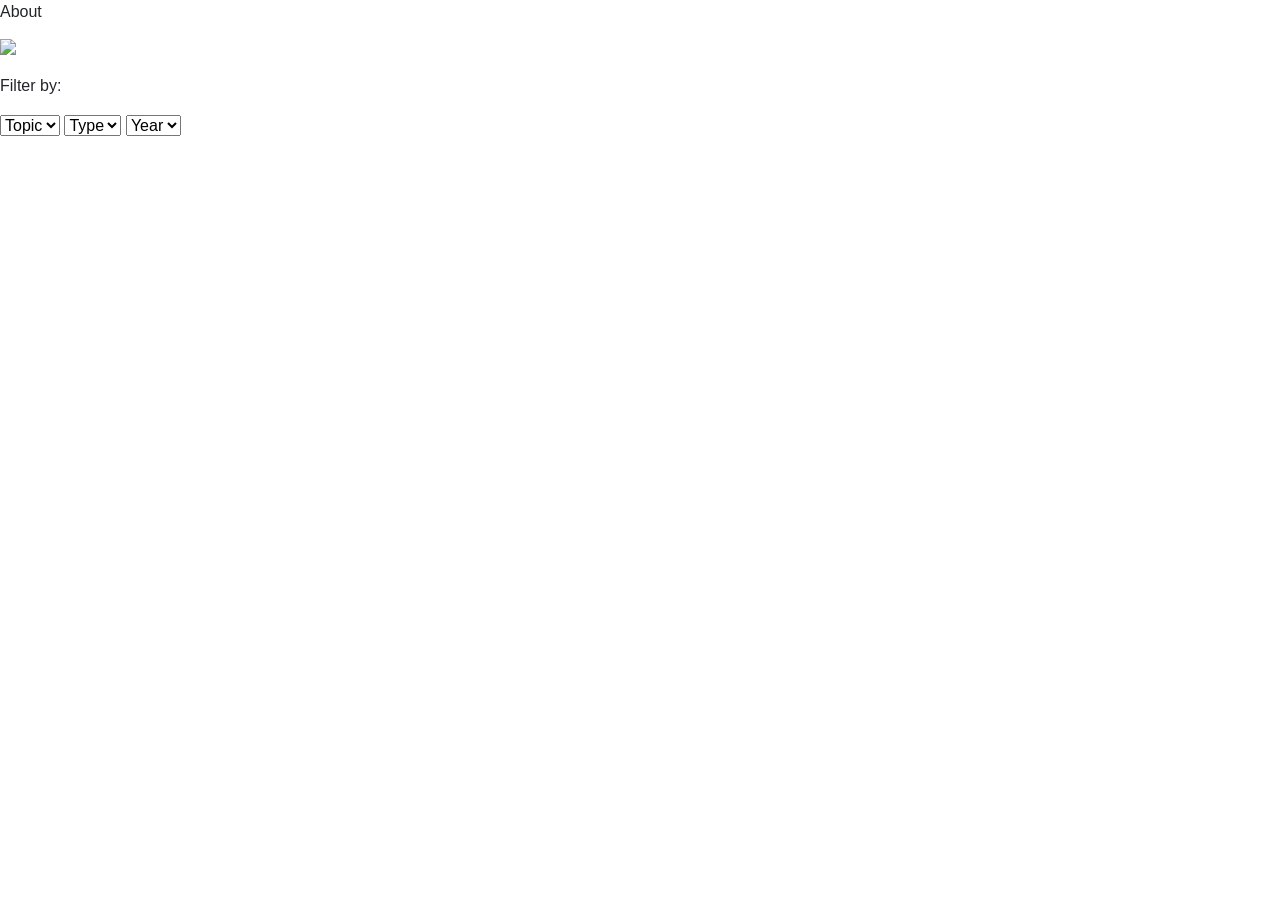
==== about.html @ c7e46a2d "Fix About page JS errors (seo.js + icons exports)" ====
<!DOCTYPE html>
<html lang="en">
<head>
	<!-- technical meta -->
	<meta charset="utf-8"/>
	<meta content="width=device-width, initial-scale=1.0" name="viewport"/>
	<!-- end - technical meta -->

	<!-- seo -->
	<title> Einav Peretz Andersson </title>
	<meta content="Einav Peretz Andersson - the economics of AI scholar" name="description"/>
	<meta content="keywords" content="Einav, Peretz Andersson, AI economics, Business-AI research" />
	<meta content="Teddy Lazebnik" name="author"/>
	<link href="/img/favicon.ico" rel="icon" type="image/x-icon"/>
	<!-- end - seo -->

	<!-- css -->
	<link rel="stylesheet" href="https://maxcdn.bootstrapcdn.com/font-awesome/4.4.0/css/font-awesome.min.css">
	<link crossorigin="anonymous" href="https://stackpath.bootstrapcdn.com/bootstrap/4.5.0/css/bootstrap.min.css" integrity="sha384-9aIt2nRpC12Uk9gS9baDl411NQApFmC26EwAOH8WgZl5MYYxFfc+NcPb1dKGj7Sk" rel="stylesheet"/>
	<link href="/css/main.css" rel="stylesheet">
	<link href="/css/descriptionTrim.css" rel="stylesheet">
	<link href="/css/course-page.css" rel="stylesheet">
	<link href="/css/tabs.css" rel="stylesheet">
	<link href="/css/about.css" rel="stylesheet">
	<!-- end - css -->
	
	<!-- Analytics -->
	<!-- Static meta fallback for crawlers that don't run JS -->
<link rel="canonical" href="https://einavperetzandersson.com/about.html">

<meta property="og:type" content="website">
<meta property="og:title" content="Einav Peretz Andersson">
<meta property="og:description" content="Researcher in Digital Transformation, Strategy Making and Implementation, AI and Organizational Decision Making, AI-driven Business Models and Socio-Economic Impacts, and Sustainable/Digital Health Innovation.">
<meta property="og:url" content="https://einavperetzandersson.com/about.html">

<meta name="twitter:card" content="summary">
<meta name="twitter:title" content="Einav Peretz Andersson">
<meta name="twitter:description" content="Researcher in Digital Transformation, Strategy Making and Implementation, AI and Organizational Decision Making, AI-driven Business Models and Socio-Economic Impacts, and Sustainable/Digital Health Innovation.">

<!-- SEO script -->
<!-- <script defer src="/js/seo.js"></script> -->

	
</head>
<body>
	<!-- header -->
	<header class="header" id="header">
	</header>
	<!-- end - header -->

	<!-- main content -->
	<main class="content" id="main_section">
		<div class="page-container">
			<!-- personal details section - start -->
			<div class="personal-row">
				<div class="w-100">
					<div class="personal-coloum" id="lecturer_title">
						<div class="page_title">About</div>
						<h1 id="lecturer_name"></h1>
						<h3 id="lecturer_position"></h3>
					</div>
					<div id="personal-data" class="personal-row-col space-between">
						<div id="contacts" class="w-100"></div>
						<div id="lecturer_location" class="">
							<table class="info-table" id="info-table">
								<tr>
									<th class="icon-cell" id="organization"></th>
									<th class="icon-cell" id="room"></th>
									<th class="icon-cell" id="hours"></th>
								</tr>
							</table>
						</div>
					</div>
					<div id="personal-data-mobile" class="personal-row-col space-between">
						<div id="info-icon" class="info-icon"></div>
						<div id="lecturer_location_mobile"></div>
						<div id="contacts-mobile"></div>
					</div>
				</div>
			</div>

			<div id="tabs" class="tabs"></div>
			<!-- about section -->
			<div class="body-section" id="about_section">
				<img class="personal-image" src="/img/personal_image.png"
					id="personal_image" />
				<p class="bio-text" id="bio_text"></p>
			</div>
			<!-- end - about section -->
			<!-- projects section -->
			<div class="body-section personal-row space-between" id="projects_section">
				<div id="topics">
					<ul id="topics_list"></ul>
				</div>
				<div id="projects_cards"></div>
			</div>
			<!-- end - projects section -->
			<!-- resources section -->
			<div class="body-section">
				<a id="filter-btn" id="filter-btn"></a>
				<p id="filter_by">Filter by:</p>
				<div class="resources-filters" id="resources_filters">
					<form>
						<div class="personal-row wrap">

							<select id="topic-filter" onfocus="this.selectedIndex=0;" class="minimal">
								<option>Topic</option>
							</select>


							<select id="type-filter" onfocus="this.selectedIndex=0;" class="minimal">
								<option>Type</option>
							</select>


							<select id="year-filter" onfocus="this.selectedIndex=0;" class="minimal">
								<option>Year</option>
							</select>
							<div><a id="reset-btn" id="reset-btn"></a></div>
						</div>
					</form>

				</div>
				<div id="resources_section"></div>
			</div>
			<!-- end - resources section -->
	</main>
	<!-- end - main content -->

	<!-- footer -->
	<footer class="footer" id="footer">
	</footer>
	<!-- end - footer -->

	<!-- js -->
	<script src="https://code.jquery.com/jquery-3.2.1.slim.min.js"
		integrity="sha384-KJ3o2DKtIkvYIK3UENzmM7KCkRr/rE9/Qpg6aAZGJwFDMVNA/GpGFF93hXpG5KkN"
		crossorigin="anonymous"></script>
	<script src="https://cdnjs.cloudflare.com/ajax/libs/popper.js/1.12.9/umd/popper.min.js"
		integrity="sha384-ApNbgh9B+Y1QKtv3Rn7W3mgPxhU9K/ScQsAP7hUibX39j7fakFPskvXusvfa0b4Q"
		crossorigin="anonymous"></script>
	<script src="https://maxcdn.bootstrapcdn.com/bootstrap/4.0.0/js/bootstrap.min.js"
		integrity="sha384-JZR6Spejh4U02d8jOt6vLEHfe/JQGiRRSQQxSfFWpi1MquVdAyjUar5+76PVCmYl"
		crossorigin="anonymous"></script>
	<script src="/js/main.js"> </script>
	
	<script src="/js/pages/about.js" type="module"> </script>
	<script>

	</script>
	<!-- end - js -->
</body>

</html>
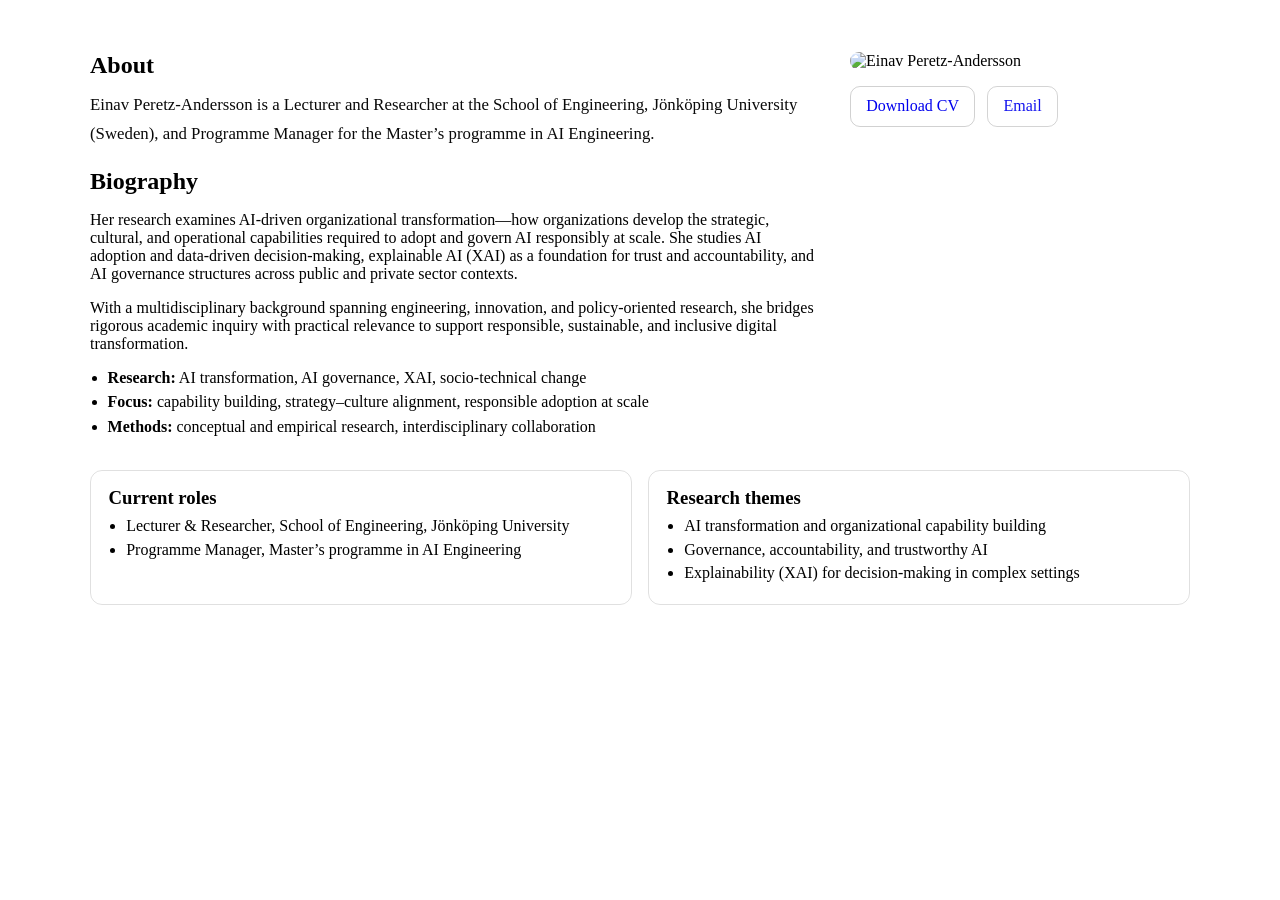
==== commit 8073f117: "message goes here" ====
--- a/about.html
+++ b/about.html
@@ -1,154 +1,104 @@
 <!DOCTYPE html>
 <html lang="en">
 <head>
-	<!-- technical meta -->
-	<meta charset="utf-8"/>
-	<meta content="width=device-width, initial-scale=1.0" name="viewport"/>
-	<!-- end - technical meta -->
+  <meta charset="UTF-8">
+  <meta name="viewport" content="width=device-width, initial-scale=1.0">
+  <title>About | Einav Peretz-Andersson</title>
 
-	<!-- seo -->
-	<title> Einav Peretz Andersson </title>
-	<meta content="Einav Peretz Andersson - the economics of AI scholar" name="description"/>
-	<meta content="keywords" content="Einav, Peretz Andersson, AI economics, Business-AI research" />
-	<meta content="Teddy Lazebnik" name="author"/>
-	<link href="/img/favicon.ico" rel="icon" type="image/x-icon"/>
-	<!-- end - seo -->
+  <!-- Global styles -->
+  <link rel="stylesheet" href="css/main.css">
 
-	<!-- css -->
-	<link rel="stylesheet" href="https://maxcdn.bootstrapcdn.com/font-awesome/4.4.0/css/font-awesome.min.css">
-	<link crossorigin="anonymous" href="https://stackpath.bootstrapcdn.com/bootstrap/4.5.0/css/bootstrap.min.css" integrity="sha384-9aIt2nRpC12Uk9gS9baDl411NQApFmC26EwAOH8WgZl5MYYxFfc+NcPb1dKGj7Sk" rel="stylesheet"/>
-	<link href="/css/main.css" rel="stylesheet">
-	<link href="/css/descriptionTrim.css" rel="stylesheet">
-	<link href="/css/course-page.css" rel="stylesheet">
-	<link href="/css/tabs.css" rel="stylesheet">
-	<link href="/css/about.css" rel="stylesheet">
-	<!-- end - css -->
-	
-	<!-- Analytics -->
-	<!-- Static meta fallback for crawlers that don't run JS -->
-<link rel="canonical" href="https://einavperetzandersson.com/about.html">
+  <!-- About page styles (must come after main.css) -->
+  <link rel="stylesheet" href="css/about.css">
+</head>
 
-<meta property="og:type" content="website">
-<meta property="og:title" content="Einav Peretz Andersson">
-<meta property="og:description" content="Researcher in Digital Transformation, Strategy Making and Implementation, AI and Organizational Decision Making, AI-driven Business Models and Socio-Economic Impacts, and Sustainable/Digital Health Innovation.">
-<meta property="og:url" content="https://einavperetzandersson.com/about.html">
+<body>
 
-<meta name="twitter:card" content="summary">
-<meta name="twitter:title" content="Einav Peretz Andersson">
-<meta name="twitter:description" content="Researcher in Digital Transformation, Strategy Making and Implementation, AI and Organizational Decision Making, AI-driven Business Models and Socio-Economic Impacts, and Sustainable/Digital Health Innovation.">
+  <main class="container about-page">
 
-<!-- SEO script -->
-<!-- <script defer src="/js/seo.js"></script> -->
+    <section class="about-hero">
 
-	
-</head>
-<body>
-	<!-- header -->
-	<header class="header" id="header">
-	</header>
-	<!-- end - header -->
+      <div class="about-hero__bio">
+        <h1 class="about-title">About</h1>
 
-	<!-- main content -->
-	<main class="content" id="main_section">
-		<div class="page-container">
-			<!-- personal details section - start -->
-			<div class="personal-row">
-				<div class="w-100">
-					<div class="personal-coloum" id="lecturer_title">
-						<div class="page_title">About</div>
-						<h1 id="lecturer_name"></h1>
-						<h3 id="lecturer_position"></h3>
-					</div>
-					<div id="personal-data" class="personal-row-col space-between">
-						<div id="contacts" class="w-100"></div>
-						<div id="lecturer_location" class="">
-							<table class="info-table" id="info-table">
-								<tr>
-									<th class="icon-cell" id="organization"></th>
-									<th class="icon-cell" id="room"></th>
-									<th class="icon-cell" id="hours"></th>
-								</tr>
-							</table>
-						</div>
-					</div>
-					<div id="personal-data-mobile" class="personal-row-col space-between">
-						<div id="info-icon" class="info-icon"></div>
-						<div id="lecturer_location_mobile"></div>
-						<div id="contacts-mobile"></div>
-					</div>
-				</div>
-			</div>
+        <p class="about-lead">
+          Einav Peretz-Andersson is a Lecturer and Researcher at the School of Engineering, 
+          Jönköping University (Sweden), and Programme Manager for the Master’s programme 
+          in AI Engineering.
+        </p>
 
-			<div id="tabs" class="tabs"></div>
-			<!-- about section -->
-			<div class="body-section" id="about_section">
-				<img class="personal-image" src="/img/personal_image.png"
-					id="personal_image" />
-				<p class="bio-text" id="bio_text"></p>
-			</div>
-			<!-- end - about section -->
-			<!-- projects section -->
-			<div class="body-section personal-row space-between" id="projects_section">
-				<div id="topics">
-					<ul id="topics_list"></ul>
-				</div>
-				<div id="projects_cards"></div>
-			</div>
-			<!-- end - projects section -->
-			<!-- resources section -->
-			<div class="body-section">
-				<a id="filter-btn" id="filter-btn"></a>
-				<p id="filter_by">Filter by:</p>
-				<div class="resources-filters" id="resources_filters">
-					<form>
-						<div class="personal-row wrap">
+        <h2 class="about-subtitle">Biography</h2>
 
-							<select id="topic-filter" onfocus="this.selectedIndex=0;" class="minimal">
-								<option>Topic</option>
-							</select>
+        <p>
+          Her research examines AI-driven organizational transformation—how organizations 
+          develop the strategic, cultural, and operational capabilities required to adopt 
+          and govern AI responsibly at scale. She studies AI adoption and data-driven 
+          decision-making, explainable AI (XAI) as a foundation for trust and accountability, 
+          and AI governance structures across public and private sector contexts.
+        </p>
 
+        <p>
+          With a multidisciplinary background spanning engineering, innovation, and 
+          policy-oriented research, she bridges rigorous academic inquiry with practical 
+          relevance to support responsible, sustainable, and inclusive digital transformation.
+        </p>
 
-							<select id="type-filter" onfocus="this.selectedIndex=0;" class="minimal">
-								<option>Type</option>
-							</select>
+        <ul class="about-bullets">
+          <li><strong>Research:</strong> AI transformation, AI governance, XAI, socio-technical change</li>
+          <li><strong>Focus:</strong> capability building, strategy–culture alignment, responsible adoption at scale</li>
+          <li><strong>Methods:</strong> conceptual and empirical research, interdisciplinary collaboration</li>
+        </ul>
+      </div>
 
+      <aside class="about-hero__side">
 
-							<select id="year-filter" onfocus="this.selectedIndex=0;" class="minimal">
-								<option>Year</option>
-							</select>
-							<div><a id="reset-btn" id="reset-btn"></a></div>
-						</div>
-					</form>
+        <!-- Correct image path (root folder) -->
+        <img class="about-photo" 
+             src="personal_image.png" 
+             alt="Einav Peretz-Andersson">
 
-				</div>
-				<div id="resources_section"></div>
-			</div>
-			<!-- end - resources section -->
-	</main>
-	<!-- end - main content -->
+        <div class="about-actions">
 
-	<!-- footer -->
-	<footer class="footer" id="footer">
-	</footer>
-	<!-- end - footer -->
+          <!-- Adjust CV path if needed -->
+          <a class="about-btn" 
+             href="CV_EPA.pdf" 
+             target="_blank">
+            Download CV
+          </a>
 
-	<!-- js -->
-	<script src="https://code.jquery.com/jquery-3.2.1.slim.min.js"
-		integrity="sha384-KJ3o2DKtIkvYIK3UENzmM7KCkRr/rE9/Qpg6aAZGJwFDMVNA/GpGFF93hXpG5KkN"
-		crossorigin="anonymous"></script>
-	<script src="https://cdnjs.cloudflare.com/ajax/libs/popper.js/1.12.9/umd/popper.min.js"
-		integrity="sha384-ApNbgh9B+Y1QKtv3Rn7W3mgPxhU9K/ScQsAP7hUibX39j7fakFPskvXusvfa0b4Q"
-		crossorigin="anonymous"></script>
-	<script src="https://maxcdn.bootstrapcdn.com/bootstrap/4.0.0/js/bootstrap.min.js"
-		integrity="sha384-JZR6Spejh4U02d8jOt6vLEHfe/JQGiRRSQQxSfFWpi1MquVdAyjUar5+76PVCmYl"
-		crossorigin="anonymous"></script>
-	<script src="/js/main.js"> </script>
-	
-	<script src="/js/pages/about.js" type="module"> </script>
-	<script>
+          <a class="about-btn about-btn--secondary" 
+             href="mailto:einav.peretz.andersson@ju.se">
+            Email
+          </a>
 
-	</script>
-	<!-- end - js -->
+        </div>
+
+      </aside>
+
+    </section>
+
+    <section class="about-sections">
+
+      <div class="about-card">
+        <h3>Current roles</h3>
+        <ul>
+          <li>Lecturer & Researcher, School of Engineering, Jönköping University</li>
+          <li>Programme Manager, Master’s programme in AI Engineering</li>
+        </ul>
+      </div>
+
+      <div class="about-card">
+        <h3>Research themes</h3>
+        <ul>
+          <li>AI transformation and organizational capability building</li>
+          <li>Governance, accountability, and trustworthy AI</li>
+          <li>Explainability (XAI) for decision-making in complex settings</li>
+        </ul>
+      </div>
+
+    </section>
+
+  </main>
+
 </body>
-
-</html>
+</html>
--- a/css/about.css
+++ b/css/about.css
@@ -0,0 +1,136 @@
+/* =========================================================
+   ABOUT.CSS (FINAL) – for the new About HTML layout
+   Works with:
+   <main class="container about-page"> ... </main>
+   ========================================================= */
+
+/* Page container */
+main.container.about-page{
+  max-width: 1100px;
+  margin: 0 auto;
+  padding: 1.25rem 1rem 2rem;
+}
+
+/* Titles + lead */
+main.container.about-page .about-title{
+  margin: 0 0 0.75rem 0;
+}
+
+main.container.about-page .about-lead{
+  margin: 0 0 1rem 0;
+  line-height: 1.7;
+  font-size: 1.05rem;
+  opacity: 0.96;
+}
+
+main.container.about-page .about-subtitle{
+  margin: 1.25rem 0 0.6rem 0;
+}
+
+/* =========================================================
+   HERO: Biography left, Photo + CV right
+   ========================================================= */
+main.container.about-page .about-hero{
+  display: flex;
+  align-items: flex-start;
+  justify-content: space-between;
+  gap: 2rem;
+  margin: 1.5rem 0 1.25rem 0;
+}
+
+main.container.about-page .about-hero__bio{
+  flex: 1 1 65%;
+  min-width: 280px;
+}
+
+main.container.about-page .about-hero__side{
+  flex: 0 0 340px;
+  max-width: 340px;
+}
+
+main.container.about-page .about-photo{
+  width: 100%;
+  height: auto;
+  display: block;
+  border-radius: 12px;
+}
+
+/* Buttons */
+main.container.about-page .about-actions{
+  display: flex;
+  gap: 0.75rem;
+  flex-wrap: wrap;
+  margin-top: 1rem;
+}
+
+main.container.about-page .about-btn{
+  display: inline-block;
+  padding: 0.65rem 0.95rem;
+  border-radius: 10px;
+  text-decoration: none;
+  border: 1px solid rgba(0,0,0,0.18);
+}
+
+main.container.about-page .about-btn--secondary{
+  opacity: 0.92;
+}
+
+/* Bullets (important: many themes remove bullets globally) */
+main.container.about-page .about-bullets{
+  margin: 1rem 0 0 1.1rem;
+  padding: 0;
+  list-style: disc;
+}
+
+main.container.about-page .about-bullets li{
+  margin: 0.4rem 0;
+}
+
+/* =========================================================
+   BELOW HERO: cards
+   ========================================================= */
+main.container.about-page .about-sections{
+  display: grid;
+  grid-template-columns: 1fr 1fr;
+  gap: 1rem;
+  margin-top: 1.75rem;
+}
+
+main.container.about-page .about-card{
+  border: 1px solid rgba(0,0,0,0.12);
+  border-radius: 12px;
+  padding: 1rem 1.1rem;
+}
+
+main.container.about-page .about-card h3{
+  margin-top: 0;
+  margin-bottom: 0.5rem;
+}
+
+main.container.about-page .about-card ul{
+  margin: 0.5rem 0 0 1.1rem;
+  padding: 0;
+  list-style: disc;
+}
+
+main.container.about-page .about-card li{
+  margin: 0.35rem 0;
+}
+
+/* =========================================================
+   MOBILE
+   ========================================================= */
+@media (max-width: 900px){
+  main.container.about-page .about-hero{
+    flex-direction: column;
+  }
+
+  main.container.about-page .about-hero__side{
+    max-width: 520px;
+    width: 100%;
+  }
+
+  main.container.about-page .about-sections{
+    grid-template-columns: 1fr;
+  }
+}
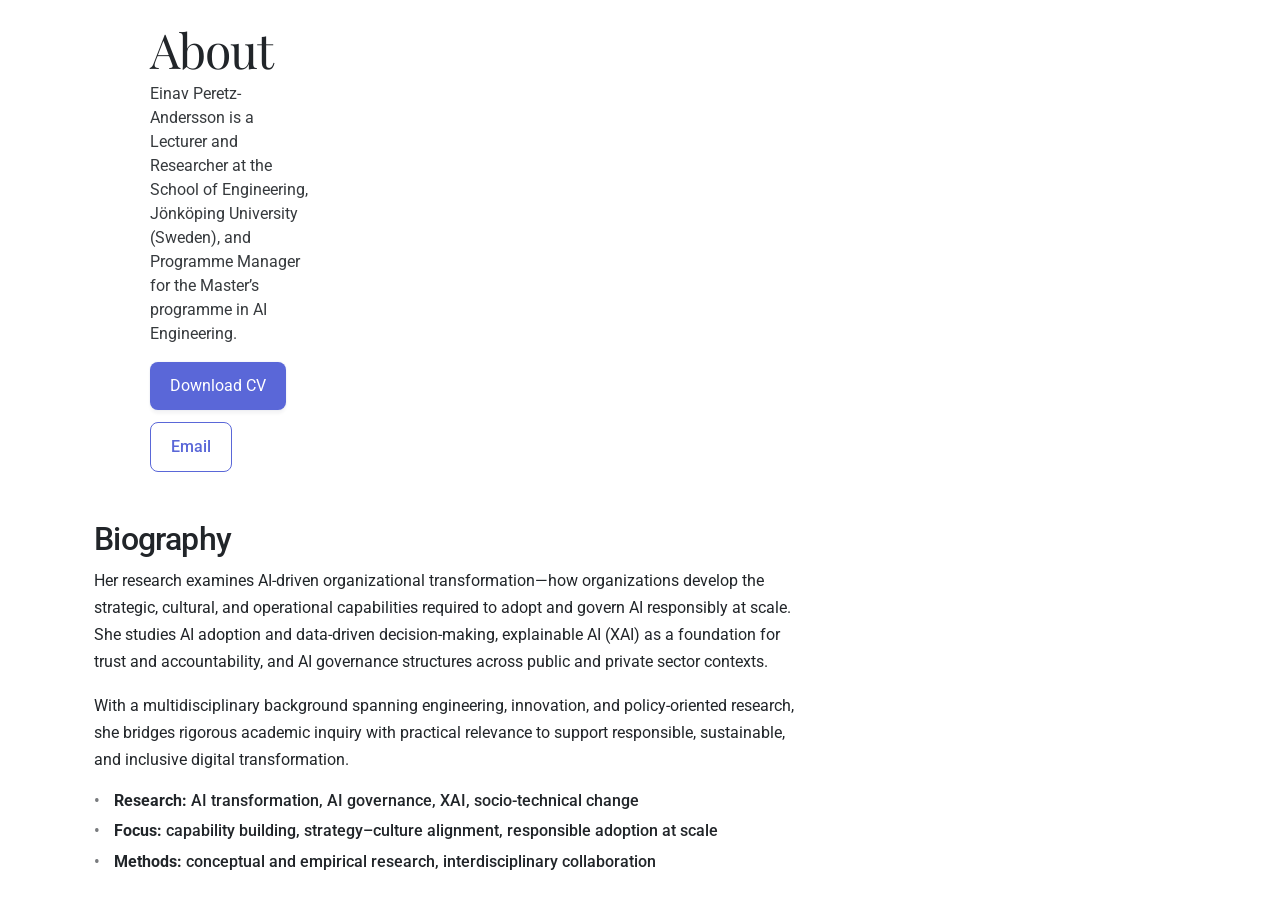
==== commit 862ca801: "Fix about page layout and footer" ====
--- a/about.html
+++ b/about.html
@@ -1,104 +1,114 @@
 <!DOCTYPE html>
 <html lang="en">
 <head>
-  <meta charset="UTF-8">
-  <meta name="viewport" content="width=device-width, initial-scale=1.0">
+  <!-- technical meta -->
+  <meta charset="utf-8"/>
+  <meta content="width=device-width, initial-scale=1.0" name="viewport"/>
+  <!-- end - technical meta -->
+
+  <!-- seo -->
   <title>About | Einav Peretz-Andersson</title>
+  <meta name="description" content="About Einav Peretz-Andersson"/>
+  <meta name="keywords" content="Einav, Peretz-Andersson, AI transformation, AI governance, XAI"/>
+  <meta name="author" content="Einav Peretz-Andersson"/>
+  <link href="/img/favicon.ico" rel="icon" type="image/x-icon"/>
+  <!-- end - seo -->
 
-  <!-- Global styles -->
-  <link rel="stylesheet" href="css/main.css">
+  <!-- css -->
+  <link rel="stylesheet" href="https://maxcdn.bootstrapcdn.com/font-awesome/4.4.0/css/font-awesome.min.css">
+  <link
+    crossorigin="anonymous"
+    href="https://stackpath.bootstrapcdn.com/bootstrap/4.5.0/css/bootstrap.min.css"
+    integrity="sha384-9aIt2nRpC12Uk9gS9baDl411NQApFmC26EwAOH8WgZl5MYYxFfc+NcPb1dKGj7Sk"
+    rel="stylesheet"
+  />
+  <link href="/css/main.css" rel="stylesheet">
+  <link href="/css/about.css" rel="stylesheet">
 
-  <!-- About page styles (must come after main.css) -->
-  <link rel="stylesheet" href="css/about.css">
+  <!-- end - css -->
 </head>
 
 <body>
+  <!-- header -->
+  <header class="header" id="header"></header>
+  <!-- end - header -->
 
-  <main class="container about-page">
+  <!-- main content -->
+  <main class="content" id="main_section">
+    <div class="container page-about">
 
-    <section class="about-hero">
+      <section class="about-hero">
+        <div class="about-hero__grid">
 
-      <div class="about-hero__bio">
-        <h1 class="about-title">About</h1>
+         
 
-        <p class="about-lead">
-          Einav Peretz-Andersson is a Lecturer and Researcher at the School of Engineering, 
-          Jönköping University (Sweden), and Programme Manager for the Master’s programme 
-          in AI Engineering.
-        </p>
+          <div class="about-hero__text">
+            <h1>About</h1>
 
-        <h2 class="about-subtitle">Biography</h2>
+            <p class="about-hero__subtitle">
+              Einav Peretz-Andersson is a Lecturer and Researcher at the School of Engineering,
+              Jönköping University (Sweden), and Programme Manager for the Master’s programme in AI Engineering.
+            </p>
+
+            <div class="about-hero__actions">
+              <a class="download-btn" href="/files/CV_EPA.pdf" target="_blank" rel="noopener">
+                Download CV
+              </a>
+              <a class="secondary-btn" href="mailto:einav.peretz.andersson@ju.se">
+                Email
+              </a>
+            </div>
+          </div>
+
+        </div>
+      </section>
+
+      <section class="prose">
+        <h2>Biography</h2>
 
         <p>
-          Her research examines AI-driven organizational transformation—how organizations 
-          develop the strategic, cultural, and operational capabilities required to adopt 
-          and govern AI responsibly at scale. She studies AI adoption and data-driven 
-          decision-making, explainable AI (XAI) as a foundation for trust and accountability, 
+          Her research examines AI-driven organizational transformation—how organizations develop the strategic,
+          cultural, and operational capabilities required to adopt and govern AI responsibly at scale. She studies
+          AI adoption and data-driven decision-making, explainable AI (XAI) as a foundation for trust and accountability,
           and AI governance structures across public and private sector contexts.
         </p>
 
         <p>
-          With a multidisciplinary background spanning engineering, innovation, and 
-          policy-oriented research, she bridges rigorous academic inquiry with practical 
-          relevance to support responsible, sustainable, and inclusive digital transformation.
+          With a multidisciplinary background spanning engineering, innovation, and policy-oriented research,
+          she bridges rigorous academic inquiry with practical relevance to support responsible, sustainable,
+          and inclusive digital transformation.
         </p>
 
-        <ul class="about-bullets">
+        <ul class="research-list">
           <li><strong>Research:</strong> AI transformation, AI governance, XAI, socio-technical change</li>
           <li><strong>Focus:</strong> capability building, strategy–culture alignment, responsible adoption at scale</li>
           <li><strong>Methods:</strong> conceptual and empirical research, interdisciplinary collaboration</li>
         </ul>
-      </div>
+      </section>
 
-      <aside class="about-hero__side">
+    </div>
+  </main>
+  <!-- end - main content -->
 
-        <!-- Correct image path (root folder) -->
-        <img class="about-photo" 
-             src="personal_image.png" 
-             alt="Einav Peretz-Andersson">
+  <!-- footer -->
+  <footer class="footer" id="footer"></footer>
+  <!-- end - footer -->
 
-        <div class="about-actions">
+  <!-- js -->
+  <script src="https://code.jquery.com/jquery-3.5.1.slim.min.js"
+          integrity="sha384-DfXdz2htPH0lsSSs5nCTpuj/zy4C+OGpamoFVy38MVBnE+IbbVYUew+OrCXaRkfj"
+          crossorigin="anonymous"></script>
 
-          <!-- Adjust CV path if needed -->
-          <a class="about-btn" 
-             href="CV_EPA.pdf" 
-             target="_blank">
-            Download CV
-          </a>
+  <script src="https://cdn.jsdelivr.net/npm/popper.js@1.16.1/dist/umd/popper.min.js"
+          integrity="sha384-9/reFTGAW83EW2RDu2S0VKaIzap3H66lZH81PoYlFhbGU+6BZp6G7niu735Sk7lN"
+          crossorigin="anonymous"></script>
 
-          <a class="about-btn about-btn--secondary" 
-             href="mailto:einav.peretz.andersson@ju.se">
-            Email
-          </a>
+  <script src="https://stackpath.bootstrapcdn.com/bootstrap/4.5.0/js/bootstrap.min.js"
+          integrity="sha384-OgVRvuATP1z7JjHLkuOU7Xw704+h835Lr+6QL9UvYjZE3Ipu6Tp75j7Bh/kR0JKI"
+          crossorigin="anonymous"></script>
 
-        </div>
-
-      </aside>
-
-    </section>
-
-    <section class="about-sections">
-
-      <div class="about-card">
-        <h3>Current roles</h3>
-        <ul>
-          <li>Lecturer & Researcher, School of Engineering, Jönköping University</li>
-          <li>Programme Manager, Master’s programme in AI Engineering</li>
-        </ul>
-      </div>
-
-      <div class="about-card">
-        <h3>Research themes</h3>
-        <ul>
-          <li>AI transformation and organizational capability building</li>
-          <li>Governance, accountability, and trustworthy AI</li>
-          <li>Explainability (XAI) for decision-making in complex settings</li>
-        </ul>
-      </div>
-
-    </section>
-
-  </main>
-
+  <!-- KEY: inject header/footer -->
+  <script src="/js/main.js"></script>
+  <!-- end - js -->
 </body>
 </html>
--- a/css/main.css
+++ b/css/main.css
@@ -0,0 +1,3458 @@
+
+/* import fonts */
+@import url('https://fonts.googleapis.com/css?family=Noto+Serif:400,400italic,700|Open+Sans:400,600,700|Roboto:100,200,300,400,500,600,700|Playfair+Display:100,200,300,400,500,600,700&display=swap');
+/* end - import fonts */
+
+/* screen header - content - footer */
+
+html, body {
+  height: 100%;
+}
+
+body {
+	font-family: Roboto;
+    font-size: 16px;
+    font-weight: 500;
+	display: flex;
+	flex-direction: column;
+}
+
+.content {
+  flex: 1 0 auto;
+}
+
+.content p {
+	font-size: 1rem;
+	font-weight: 400;
+}
+
+.content .top_p{
+	font-size: 1rem;
+	font-weight: 400;
+}
+
+.footer{
+  flex-shrink: 0;
+}
+
+/* screen header - content - footer */
+
+/* flex box code */
+
+* {
+    box-sizing: border-box;
+    padding: 0;
+    margin: 0;
+}
+
+.start{
+	justify-content: start;
+	align-items: center;
+	display: flex;
+}
+
+.end{
+	justify-content: end;
+	align-items: center;
+	display: flex;
+}
+
+a:hover {
+    text-decoration: underline;
+}
+
+/* end - flex box code */
+
+/* flex footer */
+
+footer {
+    color: white;
+	padding-bottom: 20px;
+}
+
+footer a:hover{
+	text-decoration: underline;
+}
+
+footer h1{
+	font-family: Roboto;
+	font-style: normal;
+	font-weight: 500;
+	font-size: 24px;
+	line-height: 28px;
+
+	/* #F7FAFC */
+
+	color: #F7FAFC;
+}
+
+footer h2{
+	font-family: Roboto !important;
+	font-style: normal !important;
+	font-weight: bold !important;
+	font-size: 18px !important;
+	line-height: 21px !important;
+	color: #F7FAFC !important;
+	padding-top: 0.25rem !important;
+}
+
+.footer-description{
+	font-family: Roboto !important;
+	font-style: normal !important;
+	font-weight: normal !important;
+	font-size: 16px !important;
+	line-height: 150% !important;
+	text-align: justify !important;
+	color: #F7FAFC !important;
+	padding-top: 0.5rem !important;
+}
+
+.footer-container{
+	padding-top: 40px;
+	max-width: 100%;
+    background-color: #434190;
+}
+
+.footer-section {
+	max-width: 80%;
+	margin-left: auto;
+	margin-right: auto;
+	margin-top: 20px;
+	width: 100%;
+	display: flex;
+	flex-direction: column;
+}
+
+.footer-section p{
+	padding-top: 40px;
+    color: #EBF4FF !important;
+	font-size: 16px;
+}
+
+.year-logo{
+	font-family: Roboto;
+	font-style: normal;
+	font-weight: normal;
+	font-size: 14px;
+	line-height: 20px;
+	text-align: center;
+}
+
+.year-logo span{
+	color: #434190;
+}
+
+.year-logo a {
+	color: #5A67D8;
+}
+
+.footer-bottom-links {
+	display: flex;
+	flex-direction: row;
+}
+
+.footer-menu{
+	display: flex;
+	flex-direction: column;
+	margin-bottom: 20px;
+	margin-right: 80px;
+}
+
+.footer-menu-title{
+	font-family: Roboto;
+	font-weight: 500;
+	font-size: 1.25rem;
+	line-height: 21px;
+	text-decoration: underline !important;
+	color: #F7FAFC !important;
+	margin-bottom: 40px;
+}
+
+.footer-menu-item-header{
+	font-family: Roboto;
+	font-weight: bold;
+	color: #EBF4FF !important;
+	font-size: 16px;
+	line-height: 140%;
+	margin-bottom: 12px;
+}
+
+.footer-menu-item{
+	font-family: Roboto;
+	font-style: normal;
+	font-weight: 400;
+	font-size: 1rem;
+	line-height: 21px;
+	text-decoration: underline !important;
+	color: #F7FAFC;
+	margin-bottom: 24px;
+	display: flex;
+}
+
+.footer-menu-item:hover{
+	font-weight: 500;
+	color: #F7FAFC;
+}
+
+.footer-info-item{
+	margin-top: 10px;
+	color: #EBF4FF !important;
+	font-size: 18px;
+	margin-right: 40px;
+}
+
+.footer-info-item svg{
+	color: #63B3ED;
+	margin-right: 12px;
+}
+
+.footer-border{
+	border-bottom: 1px solid  #4A5568;
+	margin-bottom: 22px;
+}
+
+.footer-social-item{
+	margin-right: 16px;
+}
+
+.footer-social-icons{
+	margin-right: 16px;
+	margin-top: 8px;
+}
+
+.footer-details-icons{
+	align-items: center !important;
+	margin-bottom: 20px;
+	display: inline;
+}
+
+.footer-social{
+	margin-bottom: 40px;
+}
+
+.footer-details-icons img{
+	margin-right: 16px;
+	width: 32px;
+	height: 32px;
+	min-width: 32px;
+	min-height: 32px;
+	max-width: 32px;
+	max-height: 32px;
+}
+
+.footer-details-icons p{
+	padding-top: 0px;
+	margin-bottom: 0px;
+	padding-bottom: 0px;
+	font-family: Roboto;
+	font-weight: bold;
+	font-size: 16px;
+	line-height: 19px;
+}
+
+.footer-find-me-mail-and-phone {
+	display: none;
+}
+
+.alert {
+	z-index: -999999;
+	position: fixed;
+	top: 50px;
+	right: 0;
+	width: 80%;
+	min-height: 60px;
+	padding: 20px;
+	margin: 1% auto;
+	left: 0;
+	right: 0;
+	background-color: #5A67D8;
+	color: white;
+	opacity: 0;
+	transition: opacity 0.6s;
+	margin-bottom: 15px;
+	box-shadow: 0px 8px 15px rgba(45, 55, 72, 0.15), 0px 0px 2px rgba(127, 156, 245, 0.16);
+	border-radius: 5px;
+}
+
+.alert.success {background-color: #4CAF50;}
+.alert.info {background-color: #2196F3;}
+.alert.warning {background-color: #ff9800;}
+
+/* The close button */
+.closebtn {
+  margin-left: 15px;
+  color: white;
+  font-weight: bold;
+  float: right;
+  font-size: 22px;
+  line-height: 20px;
+  cursor: pointer;
+  transition: 0.3s;
+}
+
+/* When moving the mouse over the close button */
+.closebtn:hover {
+  color: black;
+}
+
+.brand-footer{
+	text-align: center;
+    margin-right: auto;
+    margin-left: auto;
+	margin-bottom: 32px;
+}
+
+.brand-footer a{
+	font-family: Roboto;
+	font-size: 16px;
+	line-height: 140.62%;
+	color: #434190;
+}
+
+.brand-footer a:hover{
+	color: black;
+	text-decoration: none;
+}
+
+.brand-footer img{
+	max-width: 120px;
+}
+
+@media only screen and (max-width: 850px) {
+
+  .footer-border{
+    flex-direction: column !important;
+  }
+
+  .footer-menu{
+	  max-width: 100% !important;
+  }
+
+  footer h1{
+	  padding-right: 0px;
+	  width: 100%;
+  }
+
+  .footer-info-item  {
+    display: none;
+  }
+
+	.main-footer-menu{
+		width: 100%;
+	}
+}
+
+@media only screen and (max-width: 430px) {
+
+	#footer-menu-row{
+		flex-wrap: wrap !important;
+	}
+
+	.footer-bottom-links {
+		flex-direction: column;
+	}
+
+	.footer-details-icons {
+		display: none !important;
+	}
+
+	.footer-find-me-mail-and-phone {
+		display: inline;
+	}
+
+	.footer-menu-title {
+		margin-bottom: 26px;
+		color: #C3DAFE !important;
+	}
+
+	.footer-menu-item {
+		display: none;
+	}
+
+}
+
+/*** main content pages section ***/
+
+/* header menu */
+
+.navbar{
+	padding-top: 10px;
+	padding-bottom: 10px;
+	align-items: center;
+	min-height: 80px;
+	background: #1A202C !important;
+}
+
+.navbar .spacer{
+	width: 5%;
+}
+
+.logo{
+	color: white;
+	font-family: Roboto;
+	font-weight: bold;
+	font-size: 24px;
+	line-height: 28px;
+	padding-right: 45px;
+}
+
+.nav-link{
+	font-family: Roboto;
+	font-size: 16px;
+	color: #FFFFFF;
+	line-height: 19px;
+	cursor: pointer;
+}
+
+.nav-link:hover{
+	color: #667EEA;
+}
+
+.nav-link i{
+	margin-left: 5px;
+}
+
+.navbar .menu-main-link{
+	padding-right: 24px;
+}
+
+.navbar .menu-second-level {
+	overflow: auto;
+	max-height: 0px;
+	opacity: 0;
+	transition: max-height 0.5s ease-in-out, opacity 0.2s ease-in-out;
+	-webkit-transition: max-height 0.5s ease-in-out, opacity 0.2s ease-in-out;
+	-moz-transition: max-height 0.5s ease-in-out, opacity 0.2s ease-in-out;
+	-o-transition: max-height 0.5s ease-in-out, opacity 0.2s ease-in-out;
+}
+
+.navbar .menu-second-level-list {
+	background-color: #1A202C;
+	position: absolute;
+	top: 55px;
+	z-index: 1;
+}
+
+.navbar .menu-second-level-list-item {
+	list-style: none;
+	padding: 1rem;
+}
+
+.navbar .menu-second-level-list-item a {
+	color: white;
+	text-decoration: none;
+}
+
+.navbar .menu-second-level-list-item a:hover {
+	color: #667EEA;
+}
+
+.navbar .flex-1 {
+    flex: 1;
+    flex-basis: 100%;
+}
+
+.search-menu-btn{
+	background: white;
+}
+
+#header-search-btn:hover{
+	background: white;
+	color: #6c757d;
+}
+
+.mobile-menu{
+	overflow: auto;
+	position: fixed;
+	height: 100%;
+	margin-left: -320px;
+	transition: margin-left 0.4s ease-out;
+	background: white;
+	width: 300px;
+	z-index: 99999;
+	padding: 40px 22px;
+	box-shadow: 8px 0px 15px rgba(45, 55, 72, 0.15), 2px 0px 6px rgba(127, 156, 245, 0.35);
+}
+
+.mobile-menu-bg{
+	position: fixed;
+	height: 100%;
+	margin-left: 100%;
+	background: white;
+	width: 100%;
+	z-index: 99990;
+	opacity: 0.35;
+}
+
+.input-group-mobile{
+	margin-bottom: 20px;
+}
+
+.mobile-menu h2{
+	font-size: 16px;
+	font-family: Roboto;
+	font-style: normal;
+	font-weight: bold;
+	line-height: 150%;
+	color: #1A202C;
+	margin-bottom: 40px;
+}
+
+.mobile-menu input{
+	border: 0px !important;
+	border-bottom: 1px solid #A0AEC0 !important;
+}
+
+.mobile-menu button{
+	border: 0px !important;
+	border-bottom: 1px solid #A0AEC0 !important;
+}
+
+.mobile-menu-link{
+	font-family: Roboto;
+	font-style: normal;
+	font-weight: normal;
+	font-size: 16px;
+	line-height: 150%;
+	width: 100%;
+	margin-bottom: 30px;
+	cursor: pointer;
+}
+
+.mobile-menu-link-home{
+	font-family: Roboto;
+	font-style: normal;
+	font-weight: normal;
+	font-size: 16px;
+	line-height: 150%;
+	width: 100%;
+	margin-bottom: 30px;
+	cursor: pointer;
+}
+
+
+.mobile-menu-link i{
+	float: right;
+}
+
+.mobile-menu-second-level{
+	overflow: hidden;
+	display: block;
+	padding-top: 4px;
+	max-height: 0px;
+	opacity: 0;
+	transition: max-height 0.2s ease-in-out, opacity 0.5s ease-in-out;
+	-webkit-transition: max-height 0.2s ease-in-out, opacity 0.5s ease-in-out;
+	-moz-transition: max-height 0.2s ease-in-out, opacity 0.5s ease-in-out;
+	-o-transition: max-height 0.2s ease-in-out, opacity 0.5s ease-in-out;
+}
+
+.mobile-menu-link-more{
+	font-family: Roboto;
+	font-style: normal;
+	font-weight: normal;
+	font-size: 16px;
+	line-height: 150%;
+	width: 100%;
+	margin-bottom: 30px;
+	cursor: pointer;
+}
+
+.collapsible {
+
+}
+
+.active > i {
+	transform: rotate(180deg);
+}
+
+.mobile-menu-list-item {
+	padding-top: 10px;
+	padding-bottom: 10px;
+}
+
+@media only screen and (max-width: 850px) {
+	.navbar-collapse{
+		visibility: hidden;
+	}
+
+	.hamburger{
+		display: inline-block !important;
+	}
+
+	.mobile-menu-link{
+		color: #1A202C;
+	}
+
+	.mobile-menu-link{
+	font-family: Roboto;
+	font-style: normal;
+	font-weight: normal;
+	font-size: 16px;
+	line-height: 150%;
+	width: 100%;
+	margin-bottom: 30px;
+	cursor: pointer;
+}
+
+	
+}
+
+@media only screen and (max-width: 430px) {
+	.mobile-menu-link-home{
+		color: #5A67D8;
+	}
+
+	.mobile-menu-link{
+	font-family: Roboto;
+	font-style: normal;
+	font-weight: normal;
+	font-size: 16px;
+	line-height: 150%;
+	width: 100%;
+	margin-bottom: 30px;
+	cursor: pointer;
+}
+}
+
+/*** elements ***/
+
+/* for all pages */
+.breadcrumb-page{
+	background-color: transparent;
+	padding: 0px;
+	margin-top: 35px;
+	margin-bottom: 35px;
+}
+.breadcrumb-page li {
+  display: inline;
+  font-family: Roboto, sans-serif;
+  font-style: normal;
+  font-weight: 400;
+  font-size: 16px;
+  line-height: 1.5;
+  color: #5A67D8;
+}
+
+
+.breadcrumb-page li+li:before{
+	padding: 8px;
+	color: #5A67D8;
+	content: ">";
+}
+
+.breadcrumb-page li a {
+	text-decoration: none;
+}
+
+.breadcrumb-page li a:hover {
+	text-decoration: underline;
+}
+
+.main-header-page h1{
+	font-family: Playfair Display;
+	font-style: normal;
+	font-weight: normal;
+	font-size: 48px;
+	line-height: 64px;
+}
+.main-header-page p{
+	font-family: Roboto;
+	font-style: normal;
+	font-weight: normal;
+	font-size: 20px;
+	line-height: 150%;
+}
+
+.main-body-page h3{
+	font-family: Playfair Display;
+	font-style: normal;
+	font-weight: bold;
+	font-size: 24px;
+	line-height: 32px;
+	display: flex;
+	align-items: center;
+	letter-spacing: 0.04em;
+}
+
+.main-body-page h2{
+	font-family: Roboto;
+	font-style: normal;
+	font-weight: bold;
+	font-size: 20px;
+	line-height: 23px;
+	letter-spacing: 0.04em;
+}
+
+.main-body-page p{
+	font-family: Roboto;
+	font-style: normal;
+	font-weight: normal;
+	font-size: 18px;
+	line-height: 25px;
+}
+
+.main-dot{
+	position: static;
+	width: 8px;
+	height: 8px;
+	background: #C4C4C4;
+	flex: none;
+	order: 0;
+	align-self: center;
+	flex-grow: 0;
+	margin: 24px 0px;
+}
+
+/* Reset Select */
+select {
+  -webkit-appearance: none;
+  -moz-appearance: none;
+  -ms-appearance: none;
+  appearance: none;
+  outline: 0;
+  box-shadow: none;
+  border: 0 !important;
+  background: #2c3e50;
+  background-image: none;
+}
+
+.select-wrapper {
+	position: relative;
+}
+
+.select-wrapper:after {
+	font-family: FontAwesome;
+  	font-size: 28px;
+  	position: absolute;
+  	top: 4px;
+  	right: 20px;
+  	color: #434B67;
+  	pointer-events: none;
+}
+
+@media (max-width: 600px) {
+  /* .select-wrapper:after {
+    content: '';
+    pointer-events: none;
+  } */
+}
+
+@media only screen and (max-width: 430px) {
+	.download-btn{
+		height: 49px;
+		width: 210px;
+		padding: 14px 22px;
+		font-size: 10px;
+	}
+
+	.read-online-btn{
+		height: 49px;
+		width: 210px;
+		padding: 16px 15px;
+	}
+	
+}
+
+/* Remove IE arrow */
+select::-ms-expand {
+  display: none;
+}
+
+.example-search-input{
+	min-width: 320px !important;
+}
+
+.download-btn{
+	font-family: Roboto;
+	background: #5A67D8;
+	border-radius: 8px;
+	color: white !important;
+	font-size: 16px;
+	font-style: normal;
+	font-weight: normal;
+	line-height: 150%;
+	padding: 12px 20px;
+	text-decoration: none !important;
+	display: flex;
+	flex-direction: column;
+	align-items: center;
+	box-shadow: 0px 4px 3px rgba(26, 32, 44, 0.04), 0px 0px 2px #E2E8F0;
+}
+
+.read-online-btn{
+	font-family: Roboto;
+	font-size: 16px;
+	font-style: normal;
+	font-weight: normal;
+	line-height: 21px;
+	display: flex;
+	flex-direction: column;
+	align-items: center;
+	padding: 14px 22px;
+	background: #FFFFFF;
+	border: 2px solid #5A67D8;
+	box-sizing: border-box;
+	border-radius: 8px;
+	color: #5A67D8 !important;
+}
+
+.download-btn svg{
+	margin-left: 10px;
+}
+
+.download-btn:hover{
+	background: #667EEA;
+
+}
+
+.download-btn:active{
+	background: #5A67D8;
+	color: #434190 !important;
+}
+
+.see-page-btn{
+	display: flex;
+	flex-direction: column;
+	align-items: flex-start;
+	padding: 14px 22px;
+	position: static;
+	left: 0%;
+	right: -1.46%;
+	top: 0%;
+	bottom: 0%;
+	background: #FFFFFF;
+	border: 2px solid #5A67D8;
+	box-sizing: border-box;
+	border-radius: 8px;
+	flex: none;
+	order: 0;
+	align-self: flex-start;
+	flex-grow: 0;
+	margin: 0px 0px;
+
+}
+.see-page-text{
+	position: static;
+	left: 13.92%;
+	right: 13.92%;
+	top: 28.57%;
+	bottom: 28.57%;
+	font-family: Roboto;
+	font-style: normal;
+	font-weight: normal;
+	font-size: 18px;
+	line-height: 21px;
+	display: flex;
+	align-items: center;
+	text-align: center;
+	letter-spacing: 0.025em;
+	color: #5A67D8;
+	flex: none;
+	order: 0;
+	align-self: center;
+	flex-grow: 0;
+	margin: 0px 10px;
+}
+
+.link-btn{
+	font-family: Roboto;
+	background: #E2E8F0;
+	border-radius: 4px;
+	color: #4A5568 !important;
+	font-size: 16px;
+	line-height: 150%;
+	padding: 4px 18px;
+    text-decoration: none !important;
+}
+
+.link-btn svg{
+	margin-right: 10px;
+}
+
+.link-btn:hover{
+	background: #F7FAFC;
+}
+
+.cite-btn{
+	font-family: Roboto;
+	font-size: 1rem;
+	font-weight: 400;
+	line-height: 150%;
+	padding: 4px 18px;
+	text-decoration: none !important;
+	color: #5A67D8 !important;
+	float: right;
+	width: 10%;
+	min-width: 90px;
+}
+
+.cite-btn svg{
+	position: relative;
+	bottom: 1px;
+	margin-right: 6px;
+}
+
+.cite-btn:hover{
+	text-decoration: underline  !important;
+}
+
+.link-btn:active{
+	background: #E2E8F0;
+	color: #A0AEC0 !important;
+}
+
+.secondary-btn{
+  font-family: Roboto;
+	background: #fff;
+	border-radius: 8px;
+  border: 1px solid #5A67D8;
+	color: #5A67D8 !important;
+	font-size: 16px;
+	line-height: 150%;
+	padding: 12px 20px;
+  text-decoration: none !important;
+  /* width: 100%;
+  max-width: 130px; */
+  display: flex;
+  flex-direction: column;
+}
+
+.secondary-btn:hover{
+	background: #5A67D8;
+	color: #fff !important;
+}
+
+/* carosel */
+
+.carousel {
+	width: 100%;
+	min-height: 75px;
+}
+
+.carousel-cell {
+  width: 100%;
+  height: 100%;
+  margin-right: 10px;
+  counter-increment: gallery-cell;
+}
+
+.flickity-prev-next-button{
+	background-color: transparent !important;
+	border: 2px solid black;
+	width: 24px;
+	height: 24px;
+}
+
+.flickity-prev-next-button:hover{
+	background-color: transparent !important;
+	border: 3px solid black;
+}
+
+flickity-prev-next-button:disabled,
+flickity-prev-next-button[disabled]{
+	border: 2px solid #C3DAFE !important;
+}
+
+.flickity-page-dots {
+	display: none;
+}
+
+.update-message a{
+	color: black;
+	text-decoration: underline;
+	font-weight: bold;
+}
+
+
+/* end - carosel */
+
+/*** end - elements ***/
+
+
+/* end - main content pages section */
+
+/* index page */
+
+#lecture_position {
+	font-weight: 400;
+	font-style: normal;
+	font-size: 2rem;
+}
+
+#research_intrests_header {
+	margin-top: 5rem;
+}
+
+.updates-container{
+	width: 100%;
+	background-color: #FFEEC3;
+	min-height: 100px;
+	position: relative;
+	transition: all 0.5s ease;
+}
+
+.close-updates-btn {
+	position: absolute;
+	width: 1.25rem;
+	height: 1rem;
+	right: 1rem;
+	top: 1rem;
+	cursor: pointer;
+}
+
+.closed-section {
+	min-height: 0;
+}
+
+.closed-section * {
+	display: none;
+}
+
+.close-updates-btn svg {
+	position: absolute;
+	width: 100%;
+	height: auto;
+}
+
+.updates-section {
+	margin-left: auto;
+	margin-right: auto;
+	padding-top: 20px;
+	padding-left: 3.5rem;
+	padding-right: 3.5rem;
+	width: 100%;
+	flex-direction: column;
+	align-items: center;
+	justify-content: center;
+}
+
+.updates-section-panels {
+	width: 100%;
+	display: flex;
+	flex-direction: row;
+	flex-wrap: nowrap;
+	align-items: stretch;
+	margin-bottom: 40px;
+}
+
+.updates-section h2{
+	font-family: Playfair Display;
+	color: #1A202C;
+	font-size: 24px;
+	margin-bottom: 28px;
+	letter-spacing: 0.04em;
+}
+
+.update-panel{
+	display: flex;
+	flex-direction: row;
+	flex-wrap: nowrap;
+	align-content: flex-start;
+	width: 100%;
+	text-align: center;
+}
+
+.update-text{
+	font-family: Roboto;
+	font-weight: 400;
+	font-size: 14px;
+	text-align: left;
+	line-height: 140%;
+	width: 90%;
+	color: #000000;
+	margin: auto;
+	padding-right: 1.5rem;
+	padding-left: 1.5rem;
+}
+
+#update-link {
+	color: #2D3748;
+	text-decoration: underline;
+	cursor: pointer;
+}
+
+.update-date {
+	text-decoration: underline;
+}
+
+.personal-container{
+	padding-top: 40px;
+	padding-bottom: 5rem;
+	width: 100%;
+	background-color: white;
+	box-shadow: 0px 3px 4px rgba(0, 0, 0, 0.15);
+	padding-left: 16px;
+	padding-right: 16px;
+}
+
+.personal-section{
+	max-width: 1080px;
+	margin-left: auto;
+	margin-right: auto;
+	padding-top: 40px;
+	width: 100%;
+	display: flex;
+	flex-direction: column;
+}
+
+.personal-row{
+	display: flex;
+	flex-direction: row;
+	flex-wrap: nowrap;
+	align-items: stretch;
+	align-content: flex-start;
+}
+
+.lecturer-info{
+	display: flex;
+	flex-direction: row;
+}
+
+.addresses-info{
+	display: flex;
+	flex-direction: column;
+}
+
+.personal-coloum {
+	display: flex;
+	flex-direction: column;
+	flex-wrap: nowrap;
+	align-items: stretch;
+	align-content: flex-start;
+	padding: 5px;
+}
+
+.intrest-item{
+	margin-top: 20px;
+	display: flex;
+	align-items: stretch;
+	flex-direction: row;
+	align-content: flex-start;
+	flex-wrap: nowrap;
+	color: #1A202C;
+	font-family: Roboto;
+	font-size: 16px;
+	font-weight: 400;
+	line-height: 24px;
+}
+
+.intrest-item svg{
+	margin-right: 12px;
+}
+
+.personal-row-spacer{
+	margin-bottom: 60px;
+}
+
+.personal-img{
+	height: 99px;
+	width: 99px;
+	margin-right: 12px;
+	display: flex;
+	align-items: center;
+	justify-content: center;
+	text-align: center;
+}
+
+.personal-img img{
+	border: 0px solid white;
+	border-radius: 100%;
+	max-height: 99px;
+	max-width: 99px;
+	min-height: 99px;
+	min-width: 99px;
+}
+
+.personal-titles{
+	width: calc(100% - 80px);
+	display: flex;
+	flex-direction: column;
+	flex-wrap: nowrap;
+	align-content: flex-start;
+	margin-left: 10px;
+	margin-top: -0.5rem;
+}
+
+.personal-titles h3{
+	font-family: Playfair Display;
+	font-size: 24px;
+	font-style: normal;
+	font-weight: 400;
+	line-height: 32px;
+	letter-spacing: 0.04em;
+	text-align: left;
+	color: #1A202C;
+}
+
+.space-between{
+	display: flex;
+	justify-content: space-between;
+}
+
+.align-space-between{
+	align-content: space-between;
+}
+
+.space-evenly{
+	display: flex;
+	justify-content: space-evenly;
+}
+
+.flex-end{
+	display: flex;
+	justify-content: flex-end;
+}
+
+.align-items-center{
+	align-items: center;
+}
+
+.nowrap{
+    flex-wrap: nowrap;
+}
+
+.personal-info-item{
+	font-size: 1rem;
+	font-weight: 400;
+	line-height: 150%;
+	color: #2D3748;
+	margin-top: 10px;
+}
+
+.personal-info-item svg{
+	color: #63B3ED;
+	margin-right: 12px;
+}
+
+#lecturer-name {
+	font-family: Playfair Display;
+	font-size: 3rem;
+	font-style: normal;
+	font-weight: 400;
+	line-height: 64px;
+	letter-spacing: 0em;
+	text-align: left;
+	color: #1A202C;
+}
+
+#lecture_address{
+	padding-right: 20%;
+}
+
+#lecture_address span{
+    width: 24px;
+    height: 24px;
+    margin: 0 6px 0 0;
+}
+
+.personal-row h2{
+	font-family: Playfair Display;
+	color: #1A202C;
+	text-transform: capitalize;
+}
+
+.research-seperator {
+	width: 100%;
+	position: relative;
+	height: 1px;
+	color: rgba(90, 103, 216, 0.5);
+	background-color: rgba(90, 103, 216, 0.5);
+	margin: auto;
+	margin-top: 1px;
+}
+
+@media screen and (max-width: 1250px) {
+	.research-seperator {
+		width: 100%;
+		left: 0;
+	}
+}
+
+#research_intrests {
+	margin-top: 2rem;
+}
+
+.personal-row span {
+	float: left;
+}
+
+.personal-row p{
+	color: #2D3748;
+	font-size: 1rem;
+	font-style: normal;
+	font-weight: 400;
+	line-height: 21.6px;
+}
+
+.personal-row b{
+	font-size: 16px;
+	font-weight: 700;
+}
+
+.personal-row .read-more{
+	text-decoration: none;
+	color: #63B3ED;
+	font-weight: bold;
+	font-size: 16px;
+}
+
+.personal-row .read-more:hover{
+	color: #27475E;
+	font-weight: 900;
+}
+
+.featured-publications-background {
+	margin-top: -15px;
+	background-color: #EBF4FF;
+	width: 100%;
+	padding-bottom: 5rem;
+}
+
+.featured-publications-container{
+	padding-bottom: 50px;
+	width: 100%;
+}
+
+.featured-publications-section{
+	max-width: 1080px;
+	margin-left: auto;
+	margin-right: auto;
+	padding-left: 16px;
+	padding-right: 16px;
+	margin-top: 20px;
+	width: 100%;
+	display: flex;
+	flex-direction: column;
+}
+
+.featured-publications-section h2{
+	margin-top: 2.5rem;
+	margin-bottom: 1.5rem;
+}
+
+.academic-papers-panel{
+	display: flex;
+	flex-direction: column;
+	flex-wrap: nowrap;
+	align-content: flex-start;
+	margin-top: 0;
+	margin-bottom: 2.5rem;
+	padding: 42px 50px;
+	box-shadow: 0px 8px 15px rgba(45, 55, 72, 0.15), 0px 0px 2px rgba(127, 156, 245, 0.16);
+	border-radius: 10px;
+	max-width: 1080px;
+	background-color: white;
+}
+
+.inner-publication-card-div{
+	display: flex;
+	flex-direction: row;
+}
+
+.acadmic-download-btn{
+	margin-right: 20px;
+}
+
+.academic-papers-panel h3{
+	font-family: Playfair Display;
+	font-weight: bold;
+	font-size: 1.5rem;
+	line-height: 32px;
+	letter-spacing: 0.04em;
+	padding-bottom: 8px;
+	width: 90%;
+}
+
+.academic-papers-panel h4{
+	font-family: Roboto;
+	font-size: 1rem;
+	font-weight: 400;
+	line-height: 135%;
+	padding-bottom: 26px;
+	color: #718096;
+}
+
+.academic-papers-panel p{
+	color: #1A202C;
+	font-size: 16px;
+	line-height: 140%;
+	padding-bottom: 40px;
+}
+
+.publication-details span{
+	font-family: Roboto;
+	background: #F2F2F2;
+	border-radius: 4px;
+	padding: 6px 18px;
+	color: #828282;
+	font-weight: 500;
+	font-size: 14px;
+	line-height: 150%;
+	margin-right: 0.5rem;
+}
+
+.flex-btn{
+	display: flex;
+	justify-content: center;
+}
+
+
+.see-more {
+	font-weight: 400;
+	text-align: right;
+	color: black;
+	text-decoration: underline;
+}
+
+#lecture_icons{
+	justify-content: flex-start;
+}
+
+.active-icon-panel{
+	display: block;
+}
+
+.icon-detail-panel{
+	width: 100%;
+	padding-top: 20px;
+	padding-bottom: 20px;
+	background: white;
+	border-radius: 8px;
+	align-self: center;
+	text-align: center;
+	font-family: Roboto;
+	font-style: normal;
+	font-weight: normal;
+	font-size: 16px;
+	margin-top: 20px;
+	line-height: 150%;
+	background: linear-gradient(0deg, #FFFFFF, #FFFFFF);
+	box-shadow: 0px 8px 20px rgba(45, 55, 72, 0.15);
+}
+
+@media screen and (max-width: 850px) {
+	.see-more {
+		padding-right: 1rem;
+	}
+
+	.cite-btn{
+		padding-right: 0px;
+		padding-left: 0px;
+	}
+}
+
+@media screen and (min-width: 850px) {
+	
+	.flex-btn{
+		display: flex;
+		justify-content: start;
+	}
+}
+
+@media screen and (max-width: 430px) {
+	
+	.personal-section{
+		padding-top: 0px;
+	}
+	
+	.personal-img{
+		margin-right: 0px;
+	}
+
+	#lecture_icons{
+		justify-content: center;
+	}
+	
+	#lecture_phone{
+		display: none;
+	}
+	
+	.lecturer-info{
+		display: none;
+	}
+
+	.personal-info-item svg {
+		margin-left: 6px;
+		margin-right: 6px;
+	}
+
+	
+	#contacts-mobile{
+		padding-top: 26px;
+		padding-bottom: 20px;
+	}
+
+	#research_intrests_header {
+		margin-top: 2rem;
+	}
+
+	.see-more {
+		font-weight: 500;
+	}
+	
+	.personal-row{
+		align-self: center;
+	}
+	
+	.cite-btn{
+		display: none;
+	}
+	
+	.academic-papers-panel p{
+		padding-bottom: 0px;
+		text-align: left;
+	}
+	
+	.academic-papers-panel h3{
+		padding-bottom: 0px;
+		align-items: center;
+	}
+	
+	.academic-papers-panel h4{
+		padding-bottom: 0px;
+		align-items: center;
+
+	}
+
+	.featured-publications-background {
+		padding-bottom: 2rem;
+	}
+	
+	.personal-container{
+		padding-bottom: 1rem;
+	}
+	
+	#research_intrests {
+		margin-top: 0rem;
+	}
+}
+
+#biography{
+
+}
+
+#biography-header{
+
+}
+
+
+.acadmic-parms-row{
+	/* auto layout */
+	display: flex;
+	flex-direction: row;
+	align-items: flex-start;
+	padding-top: 6px;
+	position: relative;
+	width: 110px;
+	height: 30px;
+	left: 0px;
+	bottom: 0px;
+	justify-content: flex-start;
+
+	/* Inside Auto Layout */
+	order: 0;
+	align-self: center;
+	flex-grow: 0;
+	margin-top: 8px;
+	flex: inherit;
+}
+
+.search-parms-row{
+	/* auto layout */
+	display: flex;
+	flex-direction: row;
+	align-items: flex-start;
+	padding-top: 6px;
+	position: relative;
+	width: 110px;
+	height: 30px;
+	left: 0px;
+	bottom: 0px;
+	justify-content: flex-start;
+
+	/* Inside Auto Layout */
+	order: 0;
+	align-self: center;
+	flex-grow: 0;
+	margin-top: 8px;
+	flex: inherit;
+}
+
+.space-between-search{
+	display: flex;
+	justify-content: space-between;
+}
+
+.search-date{
+	padding-bottom: 0;
+	margin-bottom: 0;
+	height: 22.62px;
+	left: 7.13%;
+	right: 84.5%;
+	top: 47px;
+	font-family: Roboto;
+	font-style: normal;
+	font-weight: normal;
+	font-size: 14px;
+	line-height: 135%;
+	color: #A0AEC0;
+
+}
+
+.search-panel{
+	display: flex;
+	flex-direction: column;
+	flex-wrap: nowrap;
+	align-content: flex-start;
+	margin-top: 1.5rem;
+	margin-bottom: 30px;
+	padding: 42px 50px;
+	box-shadow: 0px 8px 15px rgba(45, 55, 72, 0.15), 0px 0px 2px rgba(127, 156, 245, 0.16);
+	border-radius: 10px;
+	max-width: 830px;
+	background-color: white;
+}
+
+
+.search-description{
+position: static;
+width: 160px;
+height: 34.92px;
+left: 0px;
+top: 34.91px;
+
+/* Body */
+font-family: Roboto;
+font-style: normal;
+font-weight: normal;
+font-size: 20px;
+line-height: 150%;
+/* or 30px */
+
+/* Grey1 */
+color: #1A202C;
+
+/* Inside Auto Layout */
+flex: none;
+order: 1;
+align-self: flex-start;
+flex-grow: 0;
+margin: 0px 0px;
+
+}
+
+
+
+.mobile-row-breaker{
+
+}
+
+.mobile-row-spacer{
+
+}
+
+@media only screen and (max-width: 1020px) {
+
+	.nav .menu-main-link{
+		padding-right: 1rem;
+	}
+}
+
+@media only screen and (max-width: 960px) {
+
+	.nav .menu-main-link{
+		padding-right: 0.5rem;
+	}
+}
+
+@media only screen and (max-width: 920px) {
+
+	.nav .menu-main-link {
+		padding-right: 0px;
+	}
+
+	.nav *{
+		font-size: 15px;
+	}
+
+	#biography{
+		margin-bottom: 20px;
+	}
+
+	#biography-header{
+		margin-top: 20px;
+	}
+}
+
+@media only screen and (max-width: 850px) {
+  .updates-container{
+	  padding: 0px 20px;
+  }
+  .personal-container{
+	  padding-right: 20px;
+	  padding-left: 20px;
+  }
+  .featured-publications-container{
+	  padding: 0px 20px;
+  }
+
+  .academic-papers-panel {
+	  padding: 42px 20px;
+	  margin-right: 16px;
+	  margin-left: 16px;
+  }
+}
+
+@media only screen and (max-width: 430px) {
+
+	#lecturer-name-header{
+		position: relative;
+		display: contents;
+		align-items: center;
+		font-family: Roboto;
+		font-weight: 400;
+		font-size: 18px;
+		line-height: 16px;
+		text-transform: capitalize;
+		color: #FFFFFF;
+	}
+
+	#lecturer-name {
+		font-size: 32px;
+		text-align: center;
+	}
+
+  #image-row{
+	  flex-direction: column !important;
+	  align-items: center !important;
+	  align-content: center !important;
+	  text-align: center !important;
+	  margin-bottom: 20px !important;
+  }
+
+  #lecture_position{
+	  font-weight: 400 !important;
+	  padding-top: 0;
+	  margin-top: 8px;
+	  line-height: 34px !important;
+	  font-size: 24px !important;
+  }
+
+  #personal-data-row{
+	  flex-direction: column !important;
+  }
+
+  .personal-row h2{
+	  font-size: 26px;
+	  line-height: 35px;
+	  padding: 0px 0px;
+  }
+
+  .mobile-row-breaker{
+	  flex-wrap: wrap;
+	  flex-direction: column;
+
+	}
+	
+	.inner-publication-card-div{
+	  flex-wrap: wrap;
+	  flex-direction: column;
+	}
+
+	.mobile-row-spacer{
+		padding-top: 40px;
+	}
+
+	.flickity-prev-next-button{
+		display: none;
+	}
+
+	.featured-publications-section h2{
+		margin-left: 0rem;
+		margin-bottom: 1.5rem;
+	}
+}
+
+@media only screen and (max-width: 400px) {
+
+	.acadmic-parms-row{
+		display: flex;
+		flex-direction: row;
+	}
+
+	.acadmic-parms-row span{
+		margin-top: 10px;
+	}
+
+
+}
+
+@media only screen and (max-width: 530px) {
+  .mobile-row-breaker{
+	  flex-wrap: wrap;
+	  flex-direction: column;
+	}
+}
+
+/* end - index page */
+
+
+/* lab page */
+
+.member-disc{
+	font-size: 18px !important;
+}
+
+.member-link-btn{
+	max-width: 200px !important;
+}
+
+.member-div-image{
+	display: flex;
+	justify-content: center;
+}
+
+.member-div-image img{
+	max-width: 100%;
+}
+
+@media only screen and (max-width: 768px) {
+  .img-delete-mobile{
+	display: none;
+	}
+}
+
+
+
+/* end - lab page */
+
+/* publications page  */
+
+#reset-btn{
+  font-family: Roboto;
+  font-style: normal;
+  font-weight: normal;
+  font-size: 18px;
+  line-height: 180%;
+  align-items: center;
+  text-align: center;
+  letter-spacing: 0.02em;
+  color: #5A67D8;
+  margin: 10px 36px;
+  cursor: pointer;
+}
+
+.academic-papers-order-filter-wrapper {
+	display: flex;
+	flex-direction: row;
+}
+
+.publications-order-by-btn {
+	pointer-events: none;
+}
+
+.publications-order-by-icon {
+	display: none;
+}
+
+.publications-filter-btn{
+	pointer-events: none;
+}
+
+.publications-filter-icon {
+	display: none;
+}
+
+.filter {
+	cursor: pointer;
+}
+
+.academic-papers-container{
+	max-width: 1080px;
+	margin-left: auto;
+	margin-right: auto;
+	padding-top: 20px;
+	width: 100%;
+	display: flex;
+	flex-direction: column;
+	align-items: center;
+	justify-content: center;
+	margin-top: 5rem;
+}
+
+.academic-papers-header-section{
+	align-items: start;
+    display: flex;
+    flex-flow: column;
+	width: 100%;
+	padding-left: 16px;
+	padding-right: 16px;
+}
+
+.academic-papers-header-section h1{
+	font-size: 3rem;
+	font-family: Playfair Display;
+	font-weight: 400;
+	margin-bottom: 0.75rem;
+}
+
+.academic-papers-body-section h2{
+	padding-top: 30px;
+}
+
+.academic-papers-header-section h5{
+	font-size: 0.875rem;
+	font-weight: 400;
+}
+
+.academic-papers-header-section button{
+	padding: 8px 20px;
+	margin-right: 20px;
+	margin-top: 5px;
+	background: #FFFFFF;
+	box-shadow: 0px 4px 3px rgba(26, 32, 44, 0.04), 0px 0px 2px #E2E8F0;
+	border-radius: 4px;
+	border: 0px solid white;
+	font-family: Roboto;
+	font-style: normal;
+	font-weight: normal;
+	font-size: 16px;
+	line-height: 150%;
+	color: #4A5568;
+}
+
+.academic-papers-header-section form{
+	margin-bottom: 20px;
+}
+
+.academic-papers-header-section button:hover{
+	background: #5A67D8;
+	color: #FFFFFF;
+	border: 0px solid #5A67D8;
+    text-decoration: none;
+}
+
+.active-sort-button option {
+	background: #FFFFFF;
+	color: #4A5568;
+	font-weight: 400;
+	border: 0px solid #4A5568;
+}
+
+ .active-sort-button {
+	background: #5A67D8 !important;
+	color: #FFFFFF !important;
+	font-weight: bold !important;
+	border: 0px solid #5A67D8 !important;
+}
+
+.academic-papers-header-section button:active{
+	background: #5A67D8 !important;
+	color: #FFFFFF;
+	border: 0px solid #5A67D8;
+}
+
+.academic-papers-body-section{
+	width: 100%;
+}
+
+.academic-papers-header-section select{
+	min-width: 10rem;
+	padding: 8px 20px;
+	margin-right: 20px;
+	margin-top: 5px;
+	background: #FFFFFF;
+	box-shadow: 0px 4px 3px rgba(26, 32, 44, 0.04), 0px 0px 2px #E2E8F0;
+	border-radius: 4px;
+	border: 0px solid white;
+	font-family: Roboto;
+	font-style: normal;
+	font-weight: normal;
+	font-size: 16px;
+	line-height: 150%;
+	color: #4A5568;
+	box-shadow: 0px 8px 15px rgba(45, 55, 72, 0.15), 0px 0px 2px rgba(127, 156, 245, 0.16);
+	background-image: url("/lecture_website_template/img/expand_more.png");
+	background-repeat: no-repeat;
+	background-position: right;
+}
+
+.academic-papers-header-section option {
+	font-family: Roboto;
+	font-weight: 400;
+	font-size: 1rem;
+}
+
+.publications-hr {
+	margin-top: 2.5rem;
+	margin-bottom: 2.5rem;
+	width: 90%;
+}
+
+.publication-details {
+	display: flex;
+	align-self: flex-end;
+}
+
+
+@media only screen and (max-width: 850px) {
+
+	.academic-papers-container{
+		margin-top: 1rem;
+	}
+
+	.publications-hr {
+		margin-top: 0.5rem;
+	}
+
+
+  .academic-papers-header-section select{
+	  width: 100%;
+	  margin-left: auto;
+	  margin-right: auto;
+	  margin-bottom: 10px;
+  }
+}
+
+/* Edited by Chezi Imany  */
+@media only screen and (max-width: 400px){
+
+	.academic-papers-header-section h1{
+		font-size: 22px;
+		display: flex;
+		align-self: center;
+		text-align: left;
+	}
+
+	.content .top_p{
+		text-align: center;
+	}
+
+	.teaching-papers-body-section {
+		margin-left: 0px !important;
+	}
+
+
+	.publications-order-by-icon {
+		display: inline;
+		height: 14px;
+		margin-right: 13px;
+		color: #667EEA;
+	}
+
+	.publications-order-by-btn {
+		pointer-events: auto;
+		color: #667EEA;
+	}
+
+	.publications-filter-btn {
+		pointer-events: auto;
+		color: #667EEA;
+	}
+
+	.publications-filter-icon {
+		display: inline;
+		height: 10px;
+		margin-right: 13px;
+		margin-top: 2px;
+	}
+
+
+	#reset-btn {
+	  font-size: 14px;
+	  margin: 12px 10px;
+	  text-align: left;
+	}
+}
+
+
+/* end - publications page */
+
+/* search page */
+
+.search-label{
+	font-family: Roboto;
+    background: #F2F2F2;
+    border-radius: 4px;
+    padding: 6px 18px;
+    color: #828282;
+    font-weight: 500;
+    font-size: 14px;
+    line-height: 150%;
+    margin-right: 0.5rem;
+}
+
+.search-date{
+	font-size: 14px !important;
+	margin-bottom: 10px;
+}
+
+
+@media only screen and (max-width: 400px)
+{
+
+	.search-card-margin-fix{
+		margin-top: 20px !important;
+		width: 100%;
+		margin-left: 0px !important;
+	}
+}
+
+/* end - search page */
+
+/* start  - teaching page*/
+
+
+.teaching-papers-header-section{
+    display: flex;
+    flex-flow: column;
+	width: 100%;
+	padding-left: 16px;
+	padding-right: 16px;
+}
+
+.teaching-body-filter form{
+	margin-bottom: 20px;
+}
+
+.teaching-papers-header-section hr{
+	border: 1px solid #E2E8F0;
+}
+
+.teaching-papers-header-section h1{
+	font-family: Playfair Display;
+	font-size: 48px;
+	line-height: 64px;
+	text-transform: capitalize;
+}
+
+.search-pre-header{
+	font-family: Playfair Display;
+	font-size: 24px;
+	line-height: 10px;
+}
+
+.teaching-papers-body-section{
+	padding-bottom: 50px;
+	width: 100%;
+	padding-left: 0px;
+    padding-right: 0px;
+}
+
+.teaching-papers-body-section h3{
+	font-family: Playfair Display;
+	font-weight: bold;
+	font-size: 24px;
+	line-height: 32px;
+	letter-spacing: 0.04em;
+	padding-bottom: 8px;
+	color: #1A202C;
+}
+
+.teaching-papers-body-section p{
+  font-family: Roboto;
+  font-style: normal;
+  font-weight: normal;
+  font-size: 20px;
+  line-height: 150%;
+  color: #1A202C;
+  padding-bottom: 0;
+}
+
+.teaching-papers-body-section .semester{
+  font-size: 16px;
+  line-height: 135%;
+  color: #A0AEC0;
+  margin-bottom: 4px;
+}
+
+.teaching-container{
+	max-width: 830px;
+	margin-left: auto;
+	margin-right: auto;
+	padding-top: 20px;
+	width: 100%;
+	display: flex;
+	flex-direction: column;
+	align-items: center;
+	justify-content: center;
+	margin-top: 5rem;
+}
+
+.teaching-body-filter button{
+	padding: 8px 20px;
+	margin-right: 20px;
+	margin-top: 5px;
+	background: #FFFFFF;
+	box-shadow: 0px 4px 3px rgba(26, 32, 44, 0.04), 0px 0px 2px #E2E8F0;
+	border-radius: 4px;
+	border: 0px solid white;
+	font-family: Roboto;
+	font-style: normal;
+	font-weight: normal;
+	font-size: 16px;
+	line-height: 150%;
+	color: #4A5568;
+}
+
+.teaching-body-filter button:hover{
+	background: #5A67D8 !important;
+	color: #FFFFFF;
+	border: 0px solid #5A67D8;
+    text-decoration: none !important;
+}
+
+.active-filter-button{
+	background: #5A67D8 !important;
+	color: #FFFFFF !important;
+	font-weight: bold !important;
+	border: 0px solid #5A67D8;
+}
+
+.teaching-body-filter button:active{
+	background: #5A67D8 !important;
+	color: #FFFFFF;
+	border: 0px solid #5A67D8;
+}
+
+
+@media only screen and (max-width: 420px){
+	.teaching-body-filter button {
+		white-space: normal
+	}
+
+	.teaching-papers-header-section hr{
+		visibility: hidden;
+	}
+}
+
+@media only screen and (max-width: 500px){
+	.mobile-buttons-tide{
+		margin-right: 0px !important;
+		width: 100%;
+	}
+
+	.mobile-buttons-holder-tide{
+		width: 100%;
+		display: flex;
+		flex-direction: row;
+		flex-wrap: nowrap;
+	}
+
+	.teaching-papers-body-section h3 {
+		margin-left: 16px;
+	}
+
+	.teaching-papers-body-section p {
+		margin-left: 16px;
+	}
+
+	.academic-papers-panel h3{
+		margin-left: 0px;
+	}
+
+	.academic-papers-panel p{
+		margin-left: 0px;
+	}
+
+	.teaching-container{
+		margin-top: 1rem;
+	}
+
+
+	
+	.teaching-papers-body-section{
+		padding-bottom: 0px !important;
+	}
+}
+
+@media only screen and (max-width: 850px) {
+	.teaching-papers-body-section{
+		margin-left: 16px;
+	}
+
+	.teaching-body-card{
+		margin-left: 16px;
+		margin-right: 16px;
+	}
+
+	.teaching-papers-header-section select{
+		width: 100%;
+		margin-left: auto;
+		margin-right: auto;
+		margin-bottom: 10px;
+	}
+}
+
+
+/* end - teaching page*/
+
+/* start - 404 not found */
+
+.content-404 {
+	flex: 1 0 auto;
+  }
+
+.not-found-section {
+	margin: auto;
+	margin-top: 7rem;
+	margin-bottom: 5.5rem;
+	text-align: center;
+	width: 80%;
+}
+
+.not-found-title {
+	font-family: Playfair Display;
+	font-size: 48px;
+	font-style: normal;
+	font-weight: 400;
+	line-height: 64px;
+	letter-spacing: 0em;
+	margin-bottom: 0;
+}
+
+.not-found-message {
+	margin-top: 2.7rem;
+	font-size: 16px;
+	font-style: normal;
+	font-weight: 400;
+	line-height: 24px;
+	letter-spacing: 0em;
+	margin-bottom: 0;
+}
+
+.not-found-buttons-section {
+	margin-top: 3.375rem;
+}
+
+.not-found-buttons-section a {
+	color: #5A67D8;
+	margin-bottom: 20px;
+}
+
+.not-found-section a:hover {
+	color: white;
+}
+
+.not-found-button {
+	display: inline-block;
+	border: 2px solid #5A67D8;
+	background-color: white;
+	width: 16.25rem;
+	height: 3.25rem;
+	font-size: 24px;
+	font-style: normal;
+	font-weight: 500;
+	line-height: 36px;
+	letter-spacing: 0em;
+	text-align: center;
+}
+
+.not-found-arrow-hover {
+	display: none;
+}
+
+.not-found-button:hover {
+	background-color: #5A67D8;
+}
+
+.not-found-button:hover > .not-found-arrow {
+	display: none;
+}
+
+.not-found-button:hover > .not-found-arrow-hover {
+	display: inline;
+}
+
+.not-found-img {
+	margin: auto;
+	margin-top: 4.125rem;
+	position: relative;
+	min-height: 500px;
+}
+
+.not-found-img svg {
+	position: relative;
+	left: 0;
+	top: 0;
+	width: 50%;
+	height: 50%;
+}
+
+@media screen and (max-width: 430px) {
+
+	.not-found-title {
+		font-size: 24px;
+		font-weight: normal;
+		line-height: 32px;
+	}
+
+	.not-found-message{
+		font-weight: normal;
+		font-size: 16px;
+		text-align: center;
+
+	}
+
+	.not-found-container {
+		display: flex;
+		flex-direction: column-reverse;
+	}
+
+	.not-found-img {
+		font-style: normal;
+		font-weight: 500;
+		font-size: 22px;
+		line-height: 26px;
+		margin-bottom: -255px;
+	}
+
+	.not-found-buttons-section {
+		margin-bottom: -60px;
+
+	}
+
+	.content-404 {
+		margin-top: -50px;
+	}	
+}
+
+/* end 404 not found */
+
+/* blog page */
+
+
+.blog-post-title-background {
+	margin-top: -20px;
+	background-color: #EBF4FF;
+	width: 100%;
+	padding-bottom: 2rem;
+}
+
+.blog-post-title-section{
+	max-width: 1080px;
+	margin-left: auto;
+	margin-right: auto;
+	padding-left: 16px;
+	padding-right: 16px;
+	margin-top: 20px;
+	width: 100%;
+	display: flex;
+	flex-direction: column;
+}
+
+.blog-post-title-container{
+	width: 100%;
+}
+
+.blog-post-title{
+	margin-top: 50px;
+	text-align: left;
+}
+
+.blog-post-title h1{
+	font-weight: 400 !important;
+	font-family: Playfair Display !important;
+	font-size: 48px;
+	line-height: 64px;
+	color: #1A202C;
+}
+
+.meta-blog-post-title{
+	margin-top: 1rem;
+	font-weight: 400;
+	color: #828282;	
+}
+
+.academic-papers-panel h5{
+	color: #1A202C;
+	font-size: 16px;
+	line-height: 150%;
+	font-weight: 400;
+}
+
+.blog-data{
+	
+}
+
+.blog-title{
+}
+
+.blog-title-second{
+}
+
+.blog-post{
+	margin-bottom: 30px;
+}
+	
+.blog-post hr{
+	width: 100% !important;
+	margin-bottom: 1.5rem !important;
+}
+	
+.blog-post p{
+	line-height: 1.5 !important;
+	margin-bottom: 1.7rem;
+	font-size: 1.1rem !important;
+}
+
+
+.blog-post-next-blogs-background {
+	padding-top: 2rem;
+	background-color: #EBF4FF;
+	width: 100%;
+	padding-bottom: 2rem;
+}
+
+.blog-post-next-blogs-section{
+	max-width: 1080px;
+	margin-left: auto;
+	margin-right: auto;
+	padding-left: 16px;
+	padding-right: 16px;
+	margin-top: 1rem;
+	width: 100%;
+	display: flex;
+	flex-direction: row;
+	flex-wrap: wrap;
+}
+
+.next-blog-card-size{
+	width: calc(50% - 20px);
+	margin-right: 20px;
+}
+
+.next-blog-card-wrapper{
+	align-content: space-between;
+}
+
+.blog-post-next-blogs-section h3{
+	font-weight: 400;
+	letter-spacing: 0.04em;
+}
+
+.meta-blog-next-post-time-element{
+	margin-top: 0.5rem;
+	margin-bottom: 1rem;
+}
+
+.next-post-box-title h3{
+	padding-bottom: 0px !important;
+	margin-bottom: 0px !important;
+	color: #1A202C;
+	text-decoration: none;
+	width: 100%;
+	font-weight: 600;
+}
+
+@media only screen and (max-width: 450px) {
+
+	.next-blog-card-size{
+		width: 100%;
+		margin-right: 0px;
+		margin-left: 0px;
+	}
+	
+	.blog-post-title h1{
+		font-size: 32px !important;
+	}
+
+	.blog-data{
+		display: none;
+	}
+	
+	.blog-title{
+		font-size: 16pt !important;
+	}
+	
+	.blog-title-second{
+		font-size: 14pt !important;
+	}
+
+	.blog-post-title{
+		text-align: center;
+	}
+
+	.blog-post{
+		margin-right: 10px;
+		margin-left: 10px;
+	}
+	
+	.blog-post p{
+	}
+
+	.blog-post h1{
+		font-size: 20pt;
+		text-align: center;
+	}
+
+	.blog-post h3{
+		font-size: 16pt;
+	}
+}
+
+/* end - blog page */
+
+/* help settings */
+
+.w-100{
+	width: 100%;
+}
+
+.wrap{
+	flex-wrap: wrap !important;
+}
+
+.col-reverse-mobile{
+	flex-direction: row;
+}
+
+.acadmic-card-margin-fix{
+
+}
+
+.no-show-mobile{
+	
+}
+
+@media screen and (max-width: 600px) {
+	.personal-info-item {
+	  font-size: 14px;
+	}
+
+	#lecture_address *{
+		font-size: 14px;
+	}
+
+	.col-reverse-mobile{
+		flex-direction: column-reverse !important;
+	}
+
+	.acadmic-card-margin-fix{
+		margin-right: 20px;
+		margin-top: 10px;
+	}
+	
+	.updates-container{
+		display: none;
+	}
+}
+
+@media screen and (max-width: 470px) {
+	.personal-info-item {
+	  font-size: 12px;
+	}
+
+	#lecture_address *{
+		font-size: 12px;
+	}
+
+	.no-show-mobile{
+		display: none;
+	}
+}
+
+@media screen and (max-width: 430px) {
+	.personal-info-item {
+	  font-size: 20px;
+	}
+
+	#lecture_address *{
+		font-size: 20px;
+	}
+	
+	.acadmic-card-margin-fix{
+		align-self: center;
+	}
+}
+
+@media screen and (max-width: 850px) {
+	.next-blog-card-size{
+		width: 100%;
+		margin-right: 0px;
+		margin-left: 0px;
+	}
+	
+	.blog-post-title h1{
+		font-size: 40px;
+	}
+}
+
+
+.nowrap{
+	flex-wrap: nowrap !important;
+}
+
+.center{
+	align-items: center !important;
+	align-content: center !important;
+}
+
+/* HELP */
+
+.personal-row-col{
+	display: flex;
+	flex-direction: row;
+	flex-wrap: nowrap;
+	align-items: stretch;
+	align-content: flex-start;
+}
+
+
+@media screen and (max-width: 450px) {
+	.personal-row-col{
+		display: flex;
+		flex-direction: column;
+		flex-wrap: nowrap;
+		align-items: stretch;
+		align-content: flex-start;
+		padding: 5px;
+	}
+}
+
+.personal-row-col-footer{
+	display: flex;
+	flex-direction: row;
+	flex-wrap: nowrap;
+	align-items: stretch;
+	align-content: flex-start;
+}
+
+@media screen and (max-width: 750px) {
+	.personal-row-col-footer{
+		display: flex;
+		flex-direction: column;
+		flex-wrap: nowrap;
+		align-items: stretch;
+		align-content: flex-start;
+		padding: 5px;
+	}
+}
+
+/* HELP - end */
+
+
+/* end - help settings */
+
+
+/* burger css */
+/*!
+ * Hamburgers
+ * @description Tasty CSS-animated hamburgers
+ * @author Jonathan Suh @jonsuh
+ * @site https://jonsuh.com/hamburgers
+ * @link https://github.com/jonsuh/hamburgers
+ */
+
+ @media screen and (min-width: 850px) {
+	.hamburger {
+		display: none;
+	}
+	
+	.no-show-desktop{
+		display: none;
+	}
+
+	.mobile-menu {
+		display: none;
+	}
+
+	.mobile-menu-bg {
+		opacity: 0;
+	}
+ }
+
+.hamburger {
+  /* padding-right: 20px; */
+  cursor: pointer;
+  transition-property: opacity, filter;
+  transition-duration: 0.15s;
+  transition-timing-function: linear;
+  font: inherit;
+  color: #FFFFFF;
+  text-transform: none;
+  background-color: transparent;
+  border: 0;
+  margin: 0;
+  overflow: visible; }
+  .hamburger:hover {
+    opacity: 0.7; }
+  .hamburger.is-active:hover {
+    opacity: 0.7; }
+  .hamburger.is-active .hamburger-inner,
+  .hamburger.is-active .hamburger-inner::before,
+  .hamburger.is-active .hamburger-inner::after {
+    background-color: #FFFFFF; }
+
+.hamburger-box {
+  width: 40px;
+  color:#FFFFFF;
+  height: 24px;
+  display: inline-block;
+  position: relative; }
+
+.hamburger-inner {
+  display: block;
+  top: 50%;
+  margin-top: 2px; }
+  .hamburger-inner, .hamburger-inner::before, .hamburger-inner::after {
+    width: 25px;
+    height: 2px;
+    background-color: #FFFFFF;
+    border-radius: 4px;
+    position: absolute;
+    transition-property: transform;
+    transition-duration: 0.15s;
+    transition-timing-function: ease; }
+  .hamburger-inner::before, .hamburger-inner::after {
+    content: "";
+    display: block; }
+  .hamburger-inner::before {
+    top: -8px; }
+  .hamburger-inner::after {
+    bottom: -8px; }
+
+.hidden {
+	display: none;
+}
+/* ==============================
+   NEW FOOTER (site-footer)
+   ============================== */
+
+.site-footer {
+  background: #434190;
+  color: #fff;
+  padding: 56px 0 24px;
+}
+
+.site-footer .container {
+  max-width: 1080px;
+}
+
+.site-footer a {
+  color: #fff;
+  text-decoration: none;
+}
+
+.site-footer a:hover {
+  text-decoration: underline;
+}
+
+/* layout */
+.footer-grid {
+  display: grid;
+  grid-template-columns: 1.4fr 1fr 1fr;
+  gap: 56px;
+  align-items: start;
+}
+
+/* headings */
+.footer-col h3,
+.footer-col h4 {
+  font-family: inherit;   /* use body font (Roboto) */
+  font-weight: 600;
+  margin: 0 0 14px 0;
+}
+
+/* text */
+.footer-col p {
+  margin: 0 0 14px 0;
+  line-height: 1.6;
+  opacity: 0.95;
+}
+
+.footer-contact {
+  display: flex;
+  align-items: center;
+  gap: 10px;
+}
+
+/* socials */
+.footer-socials {
+  display: flex;
+  gap: 14px;
+  margin-top: 10px;
+}
+
+.footer-socials a {
+  width: 42px;
+  height: 42px;
+  border-radius: 50%;
+  background: rgba(255,255,255,0.16);
+  display: inline-flex;
+  align-items: center;
+  justify-content: center;
+  font-size: 18px;
+}
+
+.footer-socials a:hover {
+  background: rgba(255,255,255,0.28);
+}
+
+.footer-bottom {
+  text-align: center;
+  margin-top: 32px;
+  padding-top: 18px;
+  border-top: 1px solid rgba(255,255,255,0.25);
+  font-size: 14px;
+  opacity: 0.85;
+}
+
+/* mobile */
+@media (max-width: 900px) {
+  .footer-grid {
+    grid-template-columns: 1fr;
+    gap: 32px;
+  }
+}
+.site-footer i.fa {
+  display: inline-block;
+  line-height: 1;
+}
+.site-footer .orcid-badge {
+  width: 42px;
+  height: 42px;
+  border-radius: 50%;
+  background: rgba(255,255,255,0.16);
+  display: inline-flex;
+  align-items: center;
+  justify-content: center;
+  font-weight: 700;
+  font-size: 14px;
+  letter-spacing: 0.02em;
+  color: #fff;
+}
+
+.site-footer .orcid-badge:hover {
+  background: rgba(255,255,255,0.28);
+  text-decoration: none;
+}
+/* ==============================
+   HEADER PATCH (works with components/header.html)
+   No Bootstrap needed
+   ============================== */
+
+/* Desktop header layout */
+.main-nav {
+  display: flex;
+  align-items: center;
+}
+
+/* Menu container used in header.html */
+.main-nav .menu {
+  display: flex;
+  align-items: center;
+  flex: 1;
+  gap: 24px;
+}
+
+/* Search container used in header.html */
+.main-nav .header-search {
+  display: flex;
+  align-items: center;
+}
+
+/* Make links look like the rest of your navbar */
+.main-nav .menu .nav-link {
+  text-decoration: none;
+}
+
+/* Active link highlight (you can change color if you want) */
+.main-nav .nav-link.active {
+  color: #667EEA;
+  font-weight: 600;
+}
+
+/* On small screens: hide desktop menu/search, show hamburger */
+@media only screen and (max-width: 850px) {
+  .main-nav .menu,
+  .main-nav .header-search {
+    display: none;
+  }
+}
+
+/* === Hero layout === */
+.hero-grid {
+  display: grid;
+  grid-template-columns: 1.6fr 1fr;
+  gap: 2rem;
+  align-items: center;
+}
+
+/* === Profile photo === */
+.hero-photo {
+  display: flex;
+  justify-content: flex-end;
+}
+
+.hero-photo img {
+  width: 100%;
+  max-width: 220px;   /* <<< this is the key line */
+  height: auto;
+  border-radius: 12px;
+  object-fit: cover;
+}
+/* =========================
+   PROFILE HERO (Index page)
+   ========================= */
+
+.hero--profile {
+  padding: 3.5rem 0 2rem;
+}
+
+.hero-wrap {
+  max-width: 980px;
+  margin: 0 auto;
+}
+
+.hero-top {
+  display: flex;
+  gap: 2rem;
+  align-items: center;
+  padding: 1.25rem 0 1.75rem;
+}
+
+.hero-photo {
+  flex: 0 0 auto;
+}
+
+.hero-photo--round img {
+  width: 140px;
+  height: 140px;
+  border-radius: 999px;
+  object-fit: cover;
+  display: block;
+  box-shadow: 0 10px 28px rgba(0,0,0,0.18);
+}
+
+.hero-heading {
+  min-width: 0;
+}
+
+.hero-name {
+  font-size: 3rem;
+  line-height: 1.05;
+  margin: 0 0 0.5rem;
+  letter-spacing: -0.02em;
+}
+
+.hero-title {
+  font-size: 1.35rem;
+  margin: 0 0 0.25rem;
+  opacity: 0.9;
+}
+
+.hero-tags {
+  margin: 0;
+  opacity: 0.85;
+}
+
+.hero-meta {
+  display: grid;
+  grid-template-columns: 1fr 1fr;
+  gap: 2rem;
+  padding-top: 1.25rem;
+  border-top: 1px solid rgba(255,255,255,0.18);
+}
+
+.meta-line {
+  margin: 0 0 0.6rem;
+  opacity: 0.95;
+}
+
+@media (max-width: 768px) {
+  .hero-top {
+    flex-direction: column;
+    text-align: center;
+  }
+
+  .hero-name {
+    font-size: 2.25rem;
+  }
+
+  .hero-meta {
+    grid-template-columns: 1fr;
+    text-align: left;
+  }
+}
+.pill-row {
+  display: flex;
+  flex-wrap: wrap;
+  gap: 0.6rem;
+  margin-top: 0.75rem;
+}
+
+.pill {
+  padding: 0.45rem 0.75rem;
+  border-radius: 999px;
+  border: 1px solid rgba(255,255,255,0.18);
+  background: rgba(255,255,255,0.06);
+  font-size: 0.95rem;
+  line-height: 1;
+}
+
+
+h1, h2, h3 {
+  letter-spacing: -0.02em;
+}
+/* Research interests list (index) */
+.research-list {
+  list-style: none;
+  padding: 0;
+  margin: 0.75rem 0 0;
+}
+
+.research-list li {
+  position: relative;
+  padding-left: 1.25rem;
+  margin-bottom: 0.5rem;
+  line-height: 1.5;
+}
+
+.research-list li::before {
+  content: "\2022";
+  position: absolute;
+  left: 0;
+  opacity: 0.6;
+}
+/* Extra breathing room before Research interests */
+.block + .block {
+  margin-top: 3rem;
+}
+.page-about {
+  padding-top: 2.5rem;
+  padding-bottom: 2.5rem;
+}
+
+.about-hero {
+  padding: 1.5rem 0 2rem;
+}
+
+.about-hero__grid {
+  display: grid;
+  grid-template-columns: 160px 1fr;
+  gap: 2rem;
+  align-items: center;
+  max-width: 980px;
+  margin: 0 auto;
+}
+
+.about-hero__photo img {
+  width: 160px;
+  height: 160px;
+  border-radius: 999px;
+  object-fit: cover;
+  display: block;
+  box-shadow: 0 10px 28px rgba(0,0,0,0.18);
+}
+
+.about-hero__subtitle {
+  margin: 0.25rem 0 1rem;
+  opacity: 0.9;
+  font-size: 1.2rem;
+}
+
+.about-hero__actions {
+  display: flex;
+  flex-wrap: wrap;
+  gap: 0.75rem;
+  margin-bottom: 1rem;
+}
+
+.about-hero__meta {
+  margin: 0;
+  opacity: 0.9;
+  line-height: 1.6;
+  max-width: 70ch;
+}
+
+.prose {
+  max-width: 80ch;
+}
+
+@media (max-width: 768px) {
+  .about-hero__grid {
+    grid-template-columns: 1fr;
+    text-align: center;
+  }
+  .about-hero__photo img {
+    margin: 0 auto;
+  }
+  .about-hero__actions {
+    justify-content: center;
+  }
+  .about-hero__meta, .prose {
+    margin-left: auto;
+    margin-right: auto;
+    text-align: left;
+  }
+}
+.page-about {
+  padding-top: 2.5rem;
+  padding-bottom: 2.5rem;
+}
+
+.about-hero {
+  padding: 1.5rem 0 2rem;
+}
+
+.about-hero__grid {
+  display: grid;
+  grid-template-columns: 160px 1fr;
+  gap: 2rem;
+  align-items: center;
+  max-width: 980px;
+  margin: 0 auto;
+}
+
+.about-hero__photo img {
+  width: 160px;
+  height: 160px;
+  border-radius: 999px;
+  object-fit: cover;
+  display: block;
+  box-shadow: 0 10px 28px rgba(0,0,0,0.18);
+}
+
+.about-hero__subtitle {
+  margin: 0.25rem 0 1rem;
+  opacity: 0.9;
+  font-size: 1.2rem;
+}
+
+.about-hero__actions {
+  display: flex;
+  flex-wrap: wrap;
+  gap: 0.75rem;
+  margin-bottom: 1rem;
+}
+
+.about-hero__meta {
+  margin: 0;
+  opacity: 0.9;
+  line-height: 1.6;
+  max-width: 70ch;
+}
+
+.prose {
+  max-width: 80ch;
+}
+
+@media (max-width: 768px) {
+  .about-hero__grid {
+    grid-template-columns: 1fr;
+    text-align: center;
+  }
+  .about-hero__photo img {
+    margin: 0 auto;
+  }
+  .about-hero__actions {
+    justify-content: center;
+  }
+  .about-hero__meta, .prose {
+    margin-left: auto;
+    margin-right: auto;
+    text-align: left;
+  }
+}
+/* Ensure About page heading matches Index typography */
+.page-about h1 {
+  font-family: inherit;
+  font-size: 3rem;
+  letter-spacing: -0.02em;
+  line-height: 1.05;
+  margin-bottom: 0.5rem;
+}
+
+@media (max-width: 768px) {
+  .page-about h1 {
+    font-size: 2.25rem;
+  }
+}
+/* --- About page typography alignment --- */
+
+.page-about h1 {
+  font-size: 3rem;
+  letter-spacing: -0.02em;
+  line-height: 1.05;
+  margin-bottom: 0.5rem;
+}
+
+.about-hero__subtitle {
+  font-size: 1.15rem;
+  opacity: 0.9;
+  margin-bottom: 1rem;
+}
+
+.about-hero__meta {
+  max-width: 70ch;
+  line-height: 1.6;
+  opacity: 0.9;
+}
+
+/* Improve readability of bio text */
+.page-about .prose p {
+  line-height: 1.7;
+}
+
+/* Research list spacing */
+.research-list li {
+  margin-bottom: 0.4rem;
+}
+
+/* Mobile refinement */
+@media (max-width: 768px) {
+  .page-about h1 {
+    font-size: 2.25rem;
+  }
+}
+
+/* ==============================
+   HEADER FIX: keep logo left, menu center/left, search right
+   Put this at the VERY END of main.css
+   ============================== */
+
+.navbar {
+  display: flex;
+  align-items: center;
+}
+
+.navbar .logo,
+.navbar .navbar-brand {
+  margin-right: 2rem;
+  white-space: nowrap;
+}
+
+/* push the menu/search to the right side correctly */
+.navbar .navbar-collapse {
+  display: flex !important;
+  align-items: center;
+  flex: 1;
+}
+
+/* the nav links block should take available space */
+.navbar .navbar-nav {
+  display: flex;
+  align-items: center;
+  margin-right: auto;  /* KEY: pushes search to the far right */
+}
+
+/* if your search sits in a form or .header-search */
+.navbar form,
+.navbar .header-search {
+  margin-left: auto;
+}
+.page-about h1{
+  font-family: "Playfair Display", serif;
+  font-weight: 400;
+}
+
+/* Global page gutters */
+.container {
+  max-width: 1140px;
+  margin: 0 auto;
+  padding: 0 1.5rem;
+}
+
+/* Ensure the homepage hero aligns with container gutters */
+.hero-wrap {
+  padding: 0 1.5rem;
+}
+/* ==============================
+   GLOBAL PAGE GUTTERS (FIX)
+   ============================== */
+
+.container {
+  max-width: 1140px;
+  margin: 0 auto;
+  padding: 0 1.5rem;
+}
+
+.hero-wrap {
+  padding-left: 1.5rem;
+  padding-right: 1.5rem;
+}
+
+.site-footer {
+  padding-left: 1.5rem;
+  padding-right: 1.5rem;
+}
+/* Footer navigation: force vertical list */
+.site-footer .footer-col nav a,
+.site-footer .footer-col a.nav-link,
+.site-footer .footer-col a {
+  display: block;
+  margin-bottom: 0.6rem;
+  line-height: 1.6;
+}
+
+/* Remove inline spacing if links are inside a flex container */
+.site-footer .footer-col nav {
+  display: block;
+}
+/* Footer: stack ONLY the navigation links (don’t affect social icons) */
+.site-footer .footer-col.footer-nav a {
+  display: block;
+  margin-bottom: 0.6rem;
+  line-height: 1.6;
+}
+
+/* Footer: keep social icon buttons perfectly centered */
+.site-footer .footer-socials a {
+  display: inline-flex;
+  align-items: center;
+  justify-content: center;
+}
+/* CTA buttons on index page */
+.pill-row {
+  margin-top: 1.25rem;
+  display: flex;
+  gap: 1rem;
+  flex-wrap: wrap;
+}
+
+.btn {
+  display: inline-block;
+  padding: 0.5rem 1.25rem;
+  border-radius: 999px;
+  background-color: #1f2937; /* dark */
+  color: #fff;
+  font-weight: 600;
+  text-decoration: none;
+  transition: all 0.2s ease;
+}
+
+.btn:hover {
+  background-color: #111827;
+  color: #fff;
+  text-decoration: none;
+}
+
+.btn--ghost {
+  background-color: transparent;
+  color: #1f2937;
+  border: 2px solid #1f2937;
+}
+
+.btn--ghost:hover {
+  background-color: #1f2937;
+  color: #fff;
+}
+/* Footer headings: use body font (override) */
+.site-footer .footer-col h3,
+.site-footer .footer-col h4 {
+  font-family: Roboto, sans-serif !important;
+}
+/* ===== FOOTER FONT OVERRIDE (LAST RULE WINS) ===== */
+.site-footer,
+.site-footer * {
+  font-family: Roboto, sans-serif !important;
+}
+
+.site-footer h3,
+.site-footer h4 {
+  font-family: Roboto, sans-serif !important;
+  font-weight: 600;
+}
+/* =============================================== */
--- a/css/about.css
+++ b/css/about.css
@@ -133,4 +133,15 @@
   main.container.about-page .about-sections{
     grid-template-columns: 1fr;
   }
+
+.about-hero__text h1 {
+  font-family: var(--font-main, inherit);
+  font-weight: 700;
+  font-size: 48px;
+  letter-spacing: -0.02em;
+  margin-bottom: 20px;
+}
+.about-hero__grid--single {
+  grid-template-columns: 1fr;
+  max-width: 900px;
 }
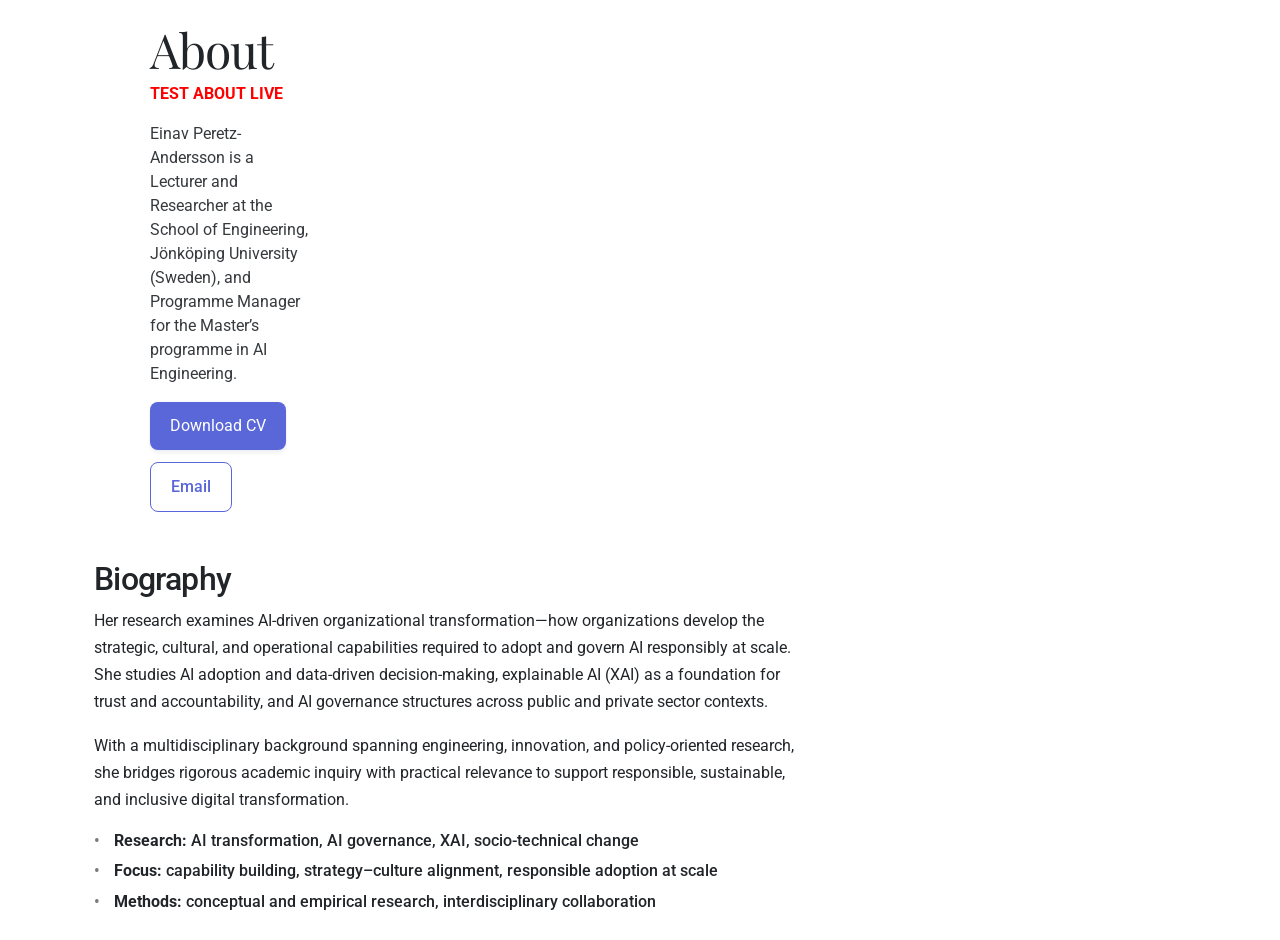
==== commit 0b7f2850: "Test about live deployment" ====
--- a/about.html
+++ b/about.html
@@ -15,7 +15,7 @@
   <!-- end - seo -->
 
   <!-- css -->
-  <link rel="stylesheet" href="https://maxcdn.bootstrapcdn.com/font-awesome/4.4.0/css/font-awesome.min.css">
+  <link rel="stylesheet" href="https://cdnjs.cloudflare.com/ajax/libs/font-awesome/4.7.0/css/font-awesome.min.css">
   <link
     crossorigin="anonymous"
     href="https://stackpath.bootstrapcdn.com/bootstrap/4.5.0/css/bootstrap.min.css"
@@ -38,13 +38,13 @@
     <div class="container page-about">
 
       <section class="about-hero">
-        <div class="about-hero__grid">
+        <div class="about-hero__grid about-hero__grid--single">
 
          
 
           <div class="about-hero__text">
             <h1>About</h1>
-
+            <p style="color:red; font-weight:bold;">TEST ABOUT LIVE</p>
             <p class="about-hero__subtitle">
               Einav Peretz-Andersson is a Lecturer and Researcher at the School of Engineering,
               Jönköping University (Sweden), and Programme Manager for the Master’s programme in AI Engineering.
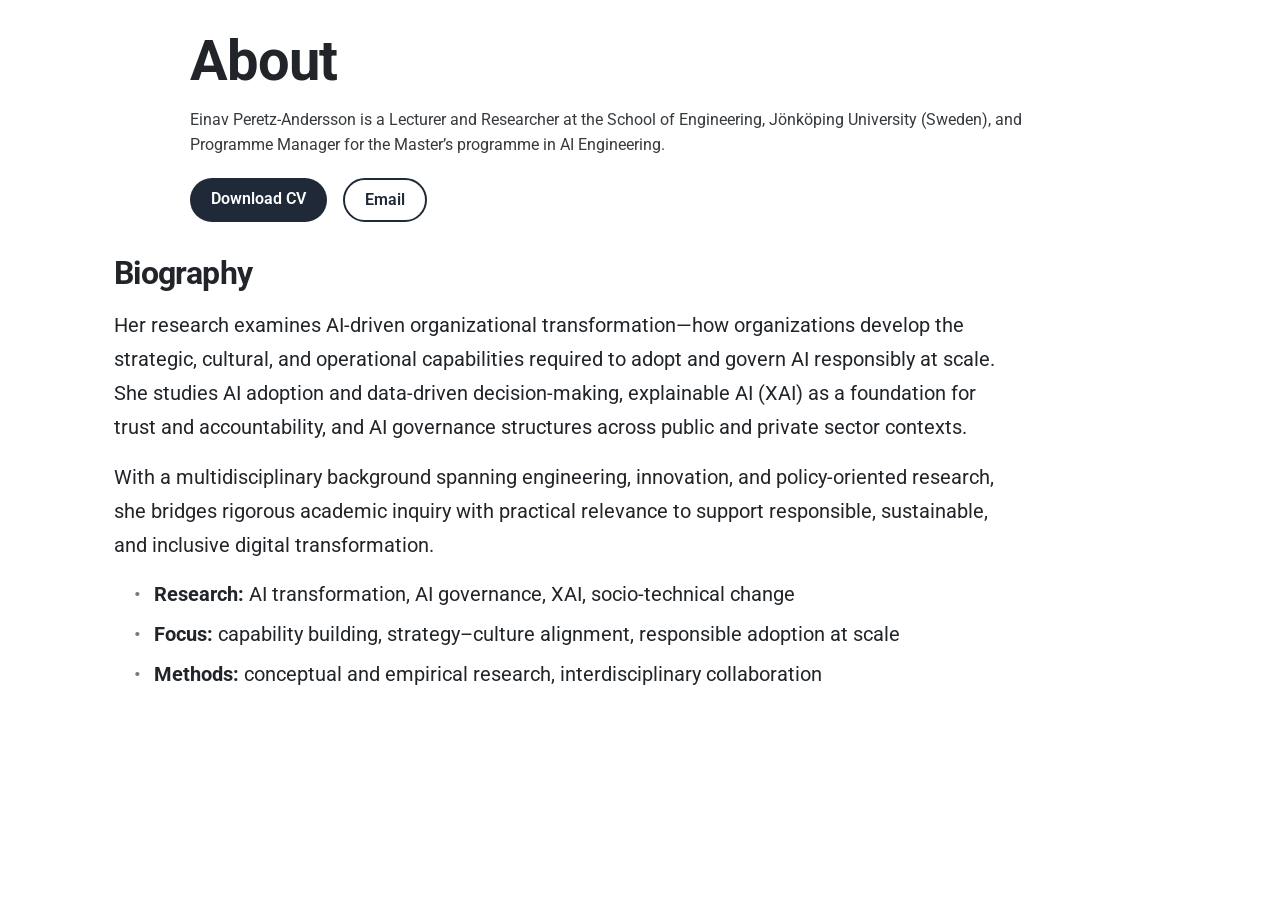
==== commit cd61f516: "Clean unified page structure" ====
--- a/about.html
+++ b/about.html
@@ -1,62 +1,54 @@
 <!DOCTYPE html>
 <html lang="en">
+
 <head>
   <!-- technical meta -->
-  <meta charset="utf-8"/>
-  <meta content="width=device-width, initial-scale=1.0" name="viewport"/>
-  <!-- end - technical meta -->
+  <meta charset="utf-8" />
+  <meta name="viewport" content="width=device-width, initial-scale=1" />
 
   <!-- seo -->
   <title>About | Einav Peretz-Andersson</title>
-  <meta name="description" content="About Einav Peretz-Andersson"/>
-  <meta name="keywords" content="Einav, Peretz-Andersson, AI transformation, AI governance, XAI"/>
-  <meta name="author" content="Einav Peretz-Andersson"/>
-  <link href="/img/favicon.ico" rel="icon" type="image/x-icon"/>
-  <!-- end - seo -->
+  <meta name="description"
+    content="About Einav Peretz-Andersson, Lecturer and Researcher in AI Transformation, Explainable AI, and AI Governance." />
 
-  <!-- css -->
-  <link rel="stylesheet" href="https://cdnjs.cloudflare.com/ajax/libs/font-awesome/4.7.0/css/font-awesome.min.css">
-  <link
-    crossorigin="anonymous"
+  <!-- font awesome -->
+  <link rel="stylesheet"
+    href="https://cdnjs.cloudflare.com/ajax/libs/font-awesome/4.7.0/css/font-awesome.min.css">
+
+  <!-- bootstrap -->
+  <link rel="stylesheet" crossorigin="anonymous"
     href="https://stackpath.bootstrapcdn.com/bootstrap/4.5.0/css/bootstrap.min.css"
-    integrity="sha384-9aIt2nRpC12Uk9gS9baDl411NQApFmC26EwAOH8WgZl5MYYxFfc+NcPb1dKGj7Sk"
-    rel="stylesheet"
-  />
-  <link href="/css/main.css" rel="stylesheet">
-  <link href="/css/about.css" rel="stylesheet">
+    integrity="sha384-9aIt2nRpC12Uk9gS9baDl411NQApFmC26EwAOH8WgZl5MYYxFfc+NcPb1dKGj7Sk">
 
-  <!-- end - css -->
+  <!-- styles -->
+  <link rel="stylesheet" href="/css/main.css">
+  <link rel="stylesheet" href="/css/about.css">
 </head>
 
 <body>
-  <!-- header -->
+
+  <!-- HEADER -->
   <header class="header" id="header"></header>
-  <!-- end - header -->
 
-  <!-- main content -->
+  <!-- MAIN -->
   <main class="content" id="main_section">
+
     <div class="container page-about">
 
       <section class="about-hero">
         <div class="about-hero__grid about-hero__grid--single">
 
-         
-
           <div class="about-hero__text">
             <h1>About</h1>
-            <p style="color:red; font-weight:bold;">TEST ABOUT LIVE</p>
+
             <p class="about-hero__subtitle">
               Einav Peretz-Andersson is a Lecturer and Researcher at the School of Engineering,
               Jönköping University (Sweden), and Programme Manager for the Master’s programme in AI Engineering.
             </p>
 
             <div class="about-hero__actions">
-              <a class="download-btn" href="/files/CV_EPA.pdf" target="_blank" rel="noopener">
-                Download CV
-              </a>
-              <a class="secondary-btn" href="mailto:einav.peretz.andersson@ju.se">
-                Email
-              </a>
+              <a class="btn" href="/files/CV_EPA.pdf" target="_blank" rel="noopener">Download CV</a>
+              <a class="btn btn--ghost" href="mailto:einav.peretz.andersson@ju.se">Email</a>
             </div>
           </div>
 
@@ -87,28 +79,15 @@
       </section>
 
     </div>
+
   </main>
-  <!-- end - main content -->
 
-  <!-- footer -->
+  <!-- FOOTER -->
   <footer class="footer" id="footer"></footer>
-  <!-- end - footer -->
 
-  <!-- js -->
-  <script src="https://code.jquery.com/jquery-3.5.1.slim.min.js"
-          integrity="sha384-DfXdz2htPH0lsSSs5nCTpuj/zy4C+OGpamoFVy38MVBnE+IbbVYUew+OrCXaRkfj"
-          crossorigin="anonymous"></script>
+  <!-- JS -->
+  <script src="/js/main.js"></script>
 
-  <script src="https://cdn.jsdelivr.net/npm/popper.js@1.16.1/dist/umd/popper.min.js"
-          integrity="sha384-9/reFTGAW83EW2RDu2S0VKaIzap3H66lZH81PoYlFhbGU+6BZp6G7niu735Sk7lN"
-          crossorigin="anonymous"></script>
+</body>
 
-  <script src="https://stackpath.bootstrapcdn.com/bootstrap/4.5.0/js/bootstrap.min.js"
-          integrity="sha384-OgVRvuATP1z7JjHLkuOU7Xw704+h835Lr+6QL9UvYjZE3Ipu6Tp75j7Bh/kR0JKI"
-          crossorigin="anonymous"></script>
-
-  <!-- KEY: inject header/footer -->
-  <script src="/js/main.js"></script>
-  <!-- end - js -->
-</body>
 </html>
--- a/css/about.css
+++ b/css/about.css
@@ -1,147 +1,110 @@
 /* =========================================================
-   ABOUT.CSS (FINAL) – for the new About HTML layout
+   ABOUT.CSS – clean version for current about.html
    Works with:
-   <main class="container about-page"> ... </main>
+   <div class="container page-about">
    ========================================================= */
 
-/* Page container */
-main.container.about-page{
+.page-about {
   max-width: 1100px;
   margin: 0 auto;
-  padding: 1.25rem 1rem 2rem;
+  padding: 2rem 1.5rem 3rem;
 }
 
-/* Titles + lead */
-main.container.about-page .about-title{
-  margin: 0 0 0.75rem 0;
+/* Hero */
+.about-hero {
+  padding: 0;
+  margin-bottom: 2rem;
 }
 
-main.container.about-page .about-lead{
-  margin: 0 0 1rem 0;
-  line-height: 1.7;
-  font-size: 1.05rem;
-  opacity: 0.96;
+.about-hero__grid,
+.about-hero__grid--single {
+  display: block;
+  max-width: 900px;
 }
 
-main.container.about-page .about-subtitle{
-  margin: 1.25rem 0 0.6rem 0;
+.about-hero__text {
+  max-width: 900px;
 }
 
-/* =========================================================
-   HERO: Biography left, Photo + CV right
-   ========================================================= */
-main.container.about-page .about-hero{
-  display: flex;
-  align-items: flex-start;
-  justify-content: space-between;
-  gap: 2rem;
-  margin: 1.5rem 0 1.25rem 0;
+.about-hero__text h1,
+.about-hero h1 {
+  font-family: Roboto, sans-serif !important;
+  font-style: normal !important;
+  font-weight: 700 !important;
+  font-size: 56px !important;
+  line-height: 1.05 !important;
+  letter-spacing: -0.02em;
+  margin: 0 0 1rem 0;
 }
 
-main.container.about-page .about-hero__bio{
-  flex: 1 1 65%;
-  min-width: 280px;
+.about-hero__subtitle {
+  max-width: 850px;
+  font-family: Roboto, sans-serif !important;
+  font-size: 1.2rem;
+  font-weight: 400;
+  line-height: 1.6;
+  margin-bottom: 1.25rem;
 }
 
-main.container.about-page .about-hero__side{
-  flex: 0 0 340px;
-  max-width: 340px;
+.about-hero__actions {
+  display: flex;
+  gap: 1rem;
+  flex-wrap: wrap;
+  margin-bottom: 2rem;
 }
 
-main.container.about-page .about-photo{
-  width: 100%;
-  height: auto;
-  display: block;
-  border-radius: 12px;
+/* Prose */
+.prose {
+  max-width: 900px;
 }
 
-/* Buttons */
-main.container.about-page .about-actions{
-  display: flex;
-  gap: 0.75rem;
-  flex-wrap: wrap;
-  margin-top: 1rem;
+.prose h2 {
+  font-family: Roboto, sans-serif !important;
+  font-size: 32px;
+  font-weight: 700;
+  line-height: 1.2;
+  margin: 2rem 0 1rem;
 }
 
-main.container.about-page .about-btn{
-  display: inline-block;
-  padding: 0.65rem 0.95rem;
-  border-radius: 10px;
-  text-decoration: none;
-  border: 1px solid rgba(0,0,0,0.18);
+.prose p {
+  font-family: Roboto, sans-serif !important;
+  font-size: 20px;
+  font-weight: 400;
+  line-height: 1.7;
+  margin-bottom: 1rem;
 }
 
-main.container.about-page .about-btn--secondary{
-  opacity: 0.92;
+.research-list {
+  margin-top: 1rem;
+  padding-left: 1.25rem;
 }
 
-/* Bullets (important: many themes remove bullets globally) */
-main.container.about-page .about-bullets{
-  margin: 1rem 0 0 1.1rem;
-  padding: 0;
-  list-style: disc;
-}
-
-main.container.about-page .about-bullets li{
-  margin: 0.4rem 0;
-}
-
-/* =========================================================
-   BELOW HERO: cards
-   ========================================================= */
-main.container.about-page .about-sections{
-  display: grid;
-  grid-template-columns: 1fr 1fr;
-  gap: 1rem;
-  margin-top: 1.75rem;
-}
-
-main.container.about-page .about-card{
-  border: 1px solid rgba(0,0,0,0.12);
-  border-radius: 12px;
-  padding: 1rem 1.1rem;
-}
-
-main.container.about-page .about-card h3{
-  margin-top: 0;
+.research-list li {
+  font-family: Roboto, sans-serif !important;
+  font-size: 20px;
+  font-weight: 400;
+  line-height: 1.6;
   margin-bottom: 0.5rem;
 }
 
-main.container.about-page .about-card ul{
-  margin: 0.5rem 0 0 1.1rem;
-  padding: 0;
-  list-style: disc;
-}
-
-main.container.about-page .about-card li{
-  margin: 0.35rem 0;
-}
-
-/* =========================================================
-   MOBILE
-   ========================================================= */
-@media (max-width: 900px){
-  main.container.about-page .about-hero{
-    flex-direction: column;
+/* Mobile */
+@media (max-width: 768px) {
+  .page-about {
+    padding: 1.5rem 1rem 2.5rem;
   }
 
-  main.container.about-page .about-hero__side{
-    max-width: 520px;
-    width: 100%;
+  .about-hero__text h1,
+  .about-hero h1 {
+    font-size: 42px !important;
   }
 
-  main.container.about-page .about-sections{
-    grid-template-columns: 1fr;
+  .about-hero__subtitle,
+  .prose p,
+  .research-list li {
+    font-size: 18px;
   }
 
-.about-hero__text h1 {
-  font-family: var(--font-main, inherit);
-  font-weight: 700;
-  font-size: 48px;
-  letter-spacing: -0.02em;
-  margin-bottom: 20px;
-}
-.about-hero__grid--single {
-  grid-template-columns: 1fr;
-  max-width: 900px;
+  .prose h2 {
+    font-size: 28px;
+  }
 }
